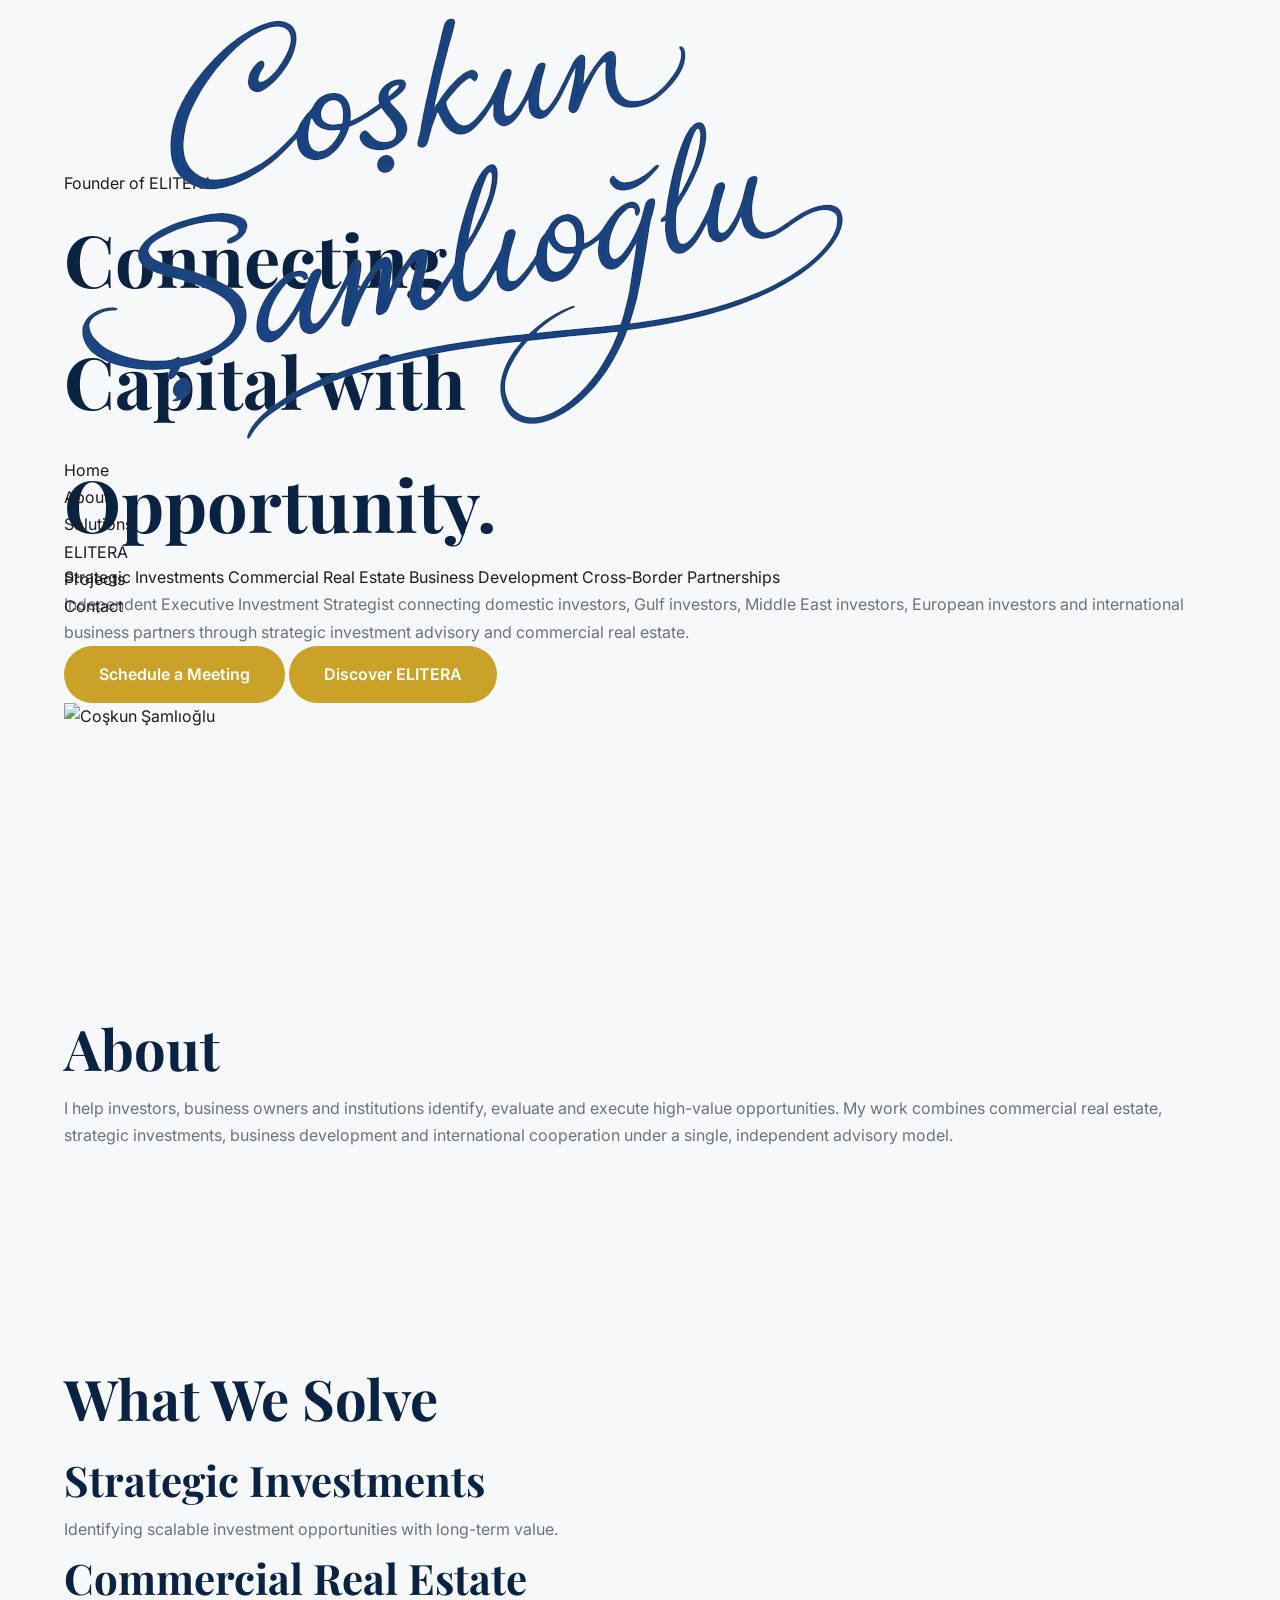
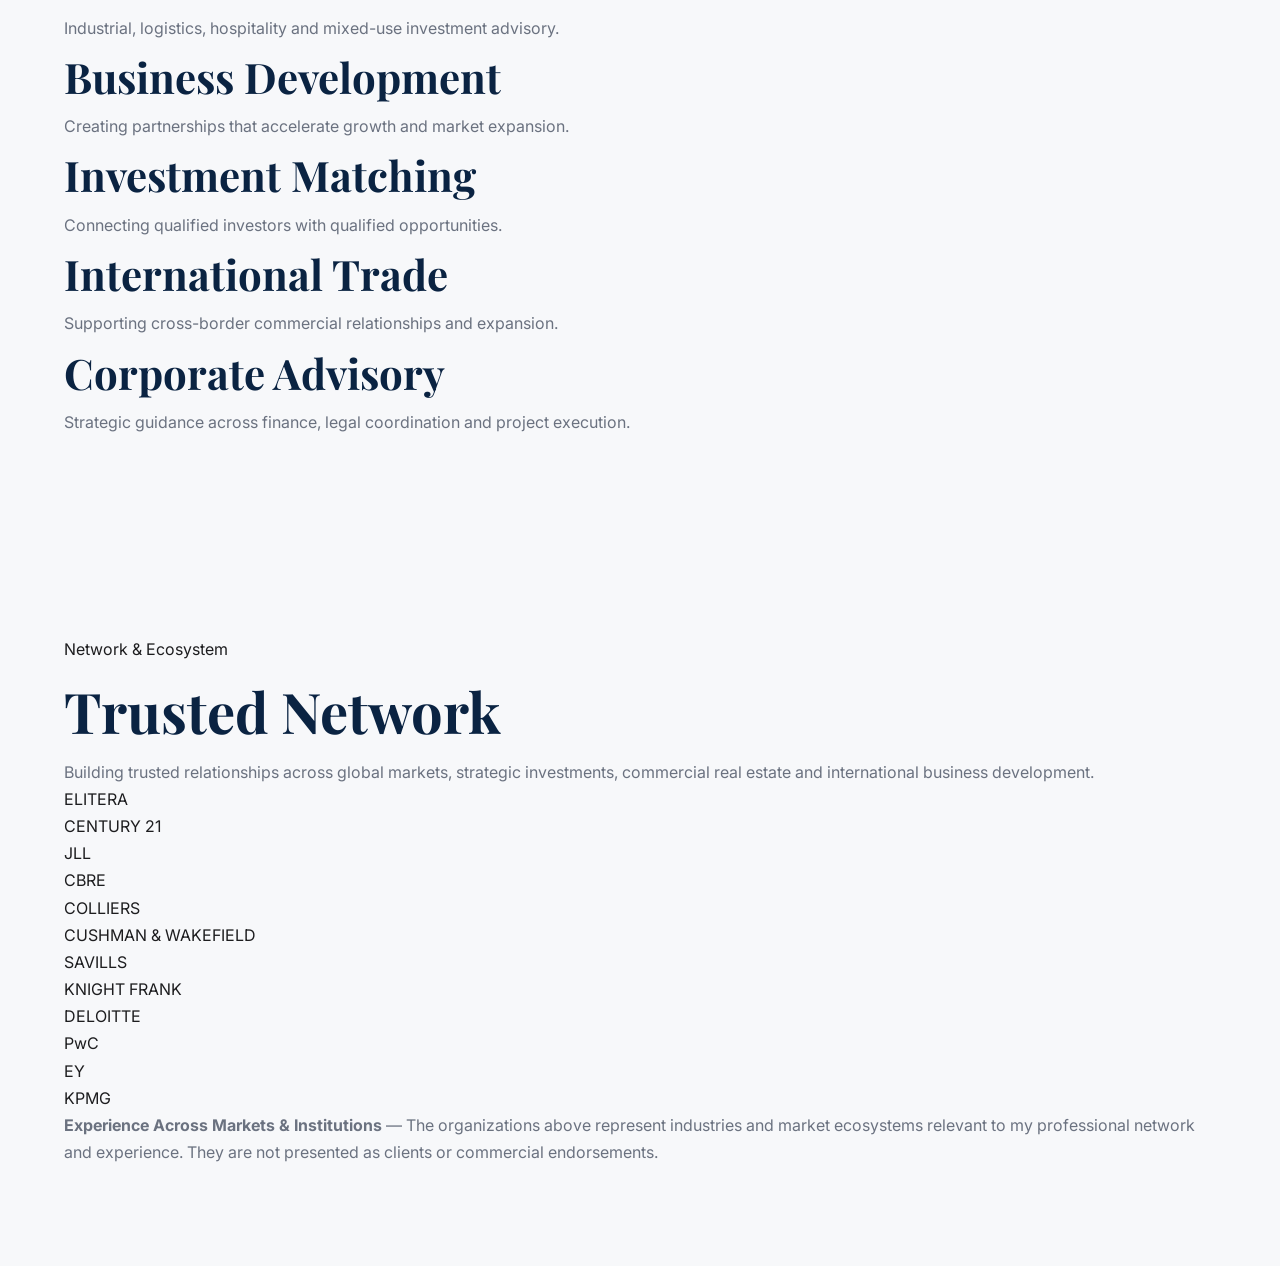
==== index - Kopya.html @ 09c162a8 "v2.1 Trusted Network SVG Infrastructure" ====
<!DOCTYPE html>
<html lang="en">
<head>
<meta charset="UTF-8">
<meta name="viewport" content="width=device-width, initial-scale=1.0">
<title>Coşkun Şamlıoğlu | Executive Investment Strategist</title>
<link rel="preconnect" href="https://fonts.googleapis.com">
<link rel="preconnect" href="https://fonts.gstatic.com" crossorigin>
<link href="https://fonts.googleapis.com/css2?family=Inter:wght@300;400;500;600;700&family=Playfair+Display:wght@600;700&display=swap" rel="stylesheet">
<link rel="stylesheet" href="assets/css/reset.css">
<link rel="stylesheet" href="assets/css/variables.css">
<link rel="stylesheet" href="assets/css/typography.css">
<link rel="stylesheet" href="assets/css/layout.css">
<link rel="stylesheet" href="assets/css/components.css">
<link rel="stylesheet" href="assets/css/style.css">
<link rel="stylesheet" href="assets/css/responsive.css">
<link rel="stylesheet" href="assets/css/animations.css">
</head>
<body>

<header>
<div class="container navbar">
<a class="logo" href="#home">
<img src="assets/images/logos/coskun-signature.png" alt="Coşkun Şamlıoğlu">
</a>

<nav>
<ul class="menu">
<li><a href="#home">Home</a></li>
<li><a href="#about">About</a></li>
<li><a href="#solutions">Solutions</a></li>
<li><a href="#elitera">ELITERA</a></li>
<li><a href="#projects">Projects</a></li>
<li><a href="#contact">Contact</a></li>
</ul>
</nav>
</div>
</header>

<main>

<section class="hero" id="home">
<div class="container hero-content">

<div class="hero-left">
<span class="hero-tag">Founder of ELITERA</span>

<h1>Connecting<br>Capital with<br>Opportunity.</h1>

<div class="hero-services">
<span>Strategic Investments</span>
<span>Commercial Real Estate</span>
<span>Business Development</span>
<span>Cross‑Border Partnerships</span>
</div>

<p>
Independent Executive Investment Strategist connecting domestic investors,
Gulf investors, Middle East investors, European investors and international
business partners through strategic investment advisory and commercial real estate.
</p>

<a class="btn" href="#contact">Schedule a Meeting</a>
<a class="btn btn-outline" href="#elitera">Discover ELITERA</a>

</div>

<div class="hero-right">
<div class="hero-image">
<img src="assets/images/profile/coskun-samlioglu.png" alt="Coşkun Şamlıoğlu">
</div>
</div>

</div>
</section>

<section id="about" class="section">
<div class="container">
<h2>About</h2>
<p>
I help investors, business owners and institutions identify, evaluate and execute
high-value opportunities. My work combines commercial real estate, strategic
investments, business development and international cooperation under a single,
independent advisory model.
</p>
</div>
</section>

<section id="solutions" class="section">
<div class="container">
<h2>What We Solve</h2>

<div class="solutions-grid">

<article class="solution-card">
<h3>Strategic Investments</h3>
<p>Identifying scalable investment opportunities with long-term value.</p>
</article>

<article class="solution-card">
<h3>Commercial Real Estate</h3>
<p>Industrial, logistics, hospitality and mixed-use investment advisory.</p>
</article>

<article class="solution-card">
<h3>Business Development</h3>
<p>Creating partnerships that accelerate growth and market expansion.</p>
</article>

<article class="solution-card">
<h3>Investment Matching</h3>
<p>Connecting qualified investors with qualified opportunities.</p>
</article>

<article class="solution-card">
<h3>International Trade</h3>
<p>Supporting cross-border commercial relationships and expansion.</p>
</article>

<article class="solution-card">
<h3>Corporate Advisory</h3>
<p>Strategic guidance across finance, legal coordination and project execution.</p>
</article>

</div>
</div>
</section>


<section id="network" class="section network-section">
<div class="container">
<div class="section-intro">
<span class="hero-tag">Network &amp; Ecosystem</span>
<h2>Trusted Network</h2>
<p>Building trusted relationships across global markets, strategic investments, commercial real estate and international business development.</p>
</div>
<div class="logo-grid">
<div class="logo-card">ELITERA</div>
<div class="logo-card">CENTURY 21</div>
<div class="logo-card">JLL</div>
<div class="logo-card">CBRE</div>
<div class="logo-card">COLLIERS</div>
<div class="logo-card">CUSHMAN &amp; WAKEFIELD</div>
<div class="logo-card">SAVILLS</div>
<div class="logo-card">KNIGHT FRANK</div>
<div class="logo-card">DELOITTE</div>
<div class="logo-card">PwC</div>
<div class="logo-card">EY</div>
<div class="logo-card">KPMG</div>
</div>
<div class="network-note">
<p><strong>Experience Across Markets &amp; Institutions</strong> — The organizations above represent industries and market ecosystems relevant to my professional network and experience. They are not presented as clients or commercial endorsements.</p>
</div>
</div>
</section>


</main>

<script src="assets/js/app.js"></script>
</body>
</html>
---- assets/css/variables.css ----
/*
=========================================================
ELITERA Executive Portfolio
Version : v0.3
Design System
Author  : Coşkun Şamlıoğlu & OpenAI
=========================================================
*/

:root{

    /*==================================================
    COLORS
    ==================================================*/

    --primary:#0A2342;
    --primary-light:#14345E;

    --gold:#C9A227;
    --gold-light:#D8B547;

    --white:#FFFFFF;

    --background:#F7F8FA;

    --text:#1D1D1F;
    --text-light:#6B7280;

    --border:#E5E7EB;

    /*==================================================
    TYPOGRAPHY
    ==================================================*/

    --font-title:"Playfair Display",serif;
    --font-body:"Inter",sans-serif;

    --fs-12:12px;
    --fs-14:14px;
    --fs-16:16px;
    --fs-18:18px;
    --fs-20:20px;
    --fs-24:24px;
    --fs-32:32px;
    --fs-42:42px;
    --fs-56:56px;
    --fs-72:72px;

    /*==================================================
    FONT WEIGHT
    ==================================================*/

    --fw300:300;
    --fw400:400;
    --fw500:500;
    --fw600:600;
    --fw700:700;

    /*==================================================
    SPACING
    ==================================================*/

    --space-5:5px;
    --space-10:10px;
    --space-15:15px;
    --space-20:20px;
    --space-30:30px;
    --space-40:40px;
    --space-50:50px;
    --space-60:60px;
    --space-80:80px;
    --space-100:100px;
    --space-120:120px;

    /*==================================================
    RADIUS
    ==================================================*/

    --radius-sm:6px;
    --radius-md:10px;
    --radius-lg:18px;
    --radius-xl:30px;

    /*==================================================
    SHADOW
    ==================================================*/

    --shadow-sm:0 2px 10px rgba(0,0,0,.08);

    --shadow-md:0 10px 30px rgba(0,0,0,.12);

    --shadow-lg:0 20px 50px rgba(0,0,0,.18);

    /*==================================================
    TRANSITION
    ==================================================*/

    --transition:.35s ease;

    /*==================================================
    CONTAINER
    ==================================================*/

    --container:1280px;

}
---- assets/css/typography.css ----
/*
=========================================================
Typography
=========================================================
*/

body{

    font-family:var(--font-body);

    font-size:var(--fs-16);

    color:var(--text);

    background:var(--background);

    line-height:1.7;

}

h1,h2,h3,h4,h5,h6{

    font-family:var(--font-title);

    font-weight:700;

    color:var(--primary);

}

h1{

    font-size:var(--fs-72);

}

h2{

    font-size:var(--fs-56);

}

h3{

    font-size:var(--fs-42);

}

p{

    color:var(--text-light);

}
---- assets/css/layout.css ----
/*
=========================================================
ELITERA Executive Portfolio
Layout System
Version : v0.3
=========================================================
*/

/* ===========================
   CONTAINER
=========================== */

.container{

    width:min(1280px,90%);
    margin-inline:auto;

}

/* ===========================
   SECTIONS
=========================== */

section{

    position:relative;
    padding:100px 0;

}

/* ===========================
   FLEX
=========================== */

.flex{

    display:flex;

}

.flex-center{

    display:flex;

    align-items:center;

    justify-content:center;

}

.flex-between{

    display:flex;

    align-items:center;

    justify-content:space-between;

}

/* ===========================
   GRID
=========================== */

.grid{

    display:grid;

}

.grid-2{

    display:grid;

    grid-template-columns:repeat(2,1fr);

    gap:60px;

}

.grid-3{

    display:grid;

    grid-template-columns:repeat(3,1fr);

    gap:40px;

}

/* ===========================
   HEADER
=========================== */

header{

    position:fixed;

    top:0;

    left:0;

    width:100%;

    z-index:999;

}

/* ===========================
   MAIN
=========================== */

main{

    overflow:hidden;

}

/* ===========================
   HERO
=========================== */

.hero{

    min-height:100vh;

    display:flex;

    align-items:center;

}
---- assets/css/components.css ----
/*
=========================================================
Components
=========================================================
*/

.btn{

    display:inline-flex;

    align-items:center;

    justify-content:center;

    padding:15px 35px;

    background:var(--gold);

    color:white;

    border-radius:50px;

    transition:var(--transition);

    font-weight:600;

}

.btn:hover{

    transform:translateY(-3px);

    box-shadow:var(--shadow-md);

}
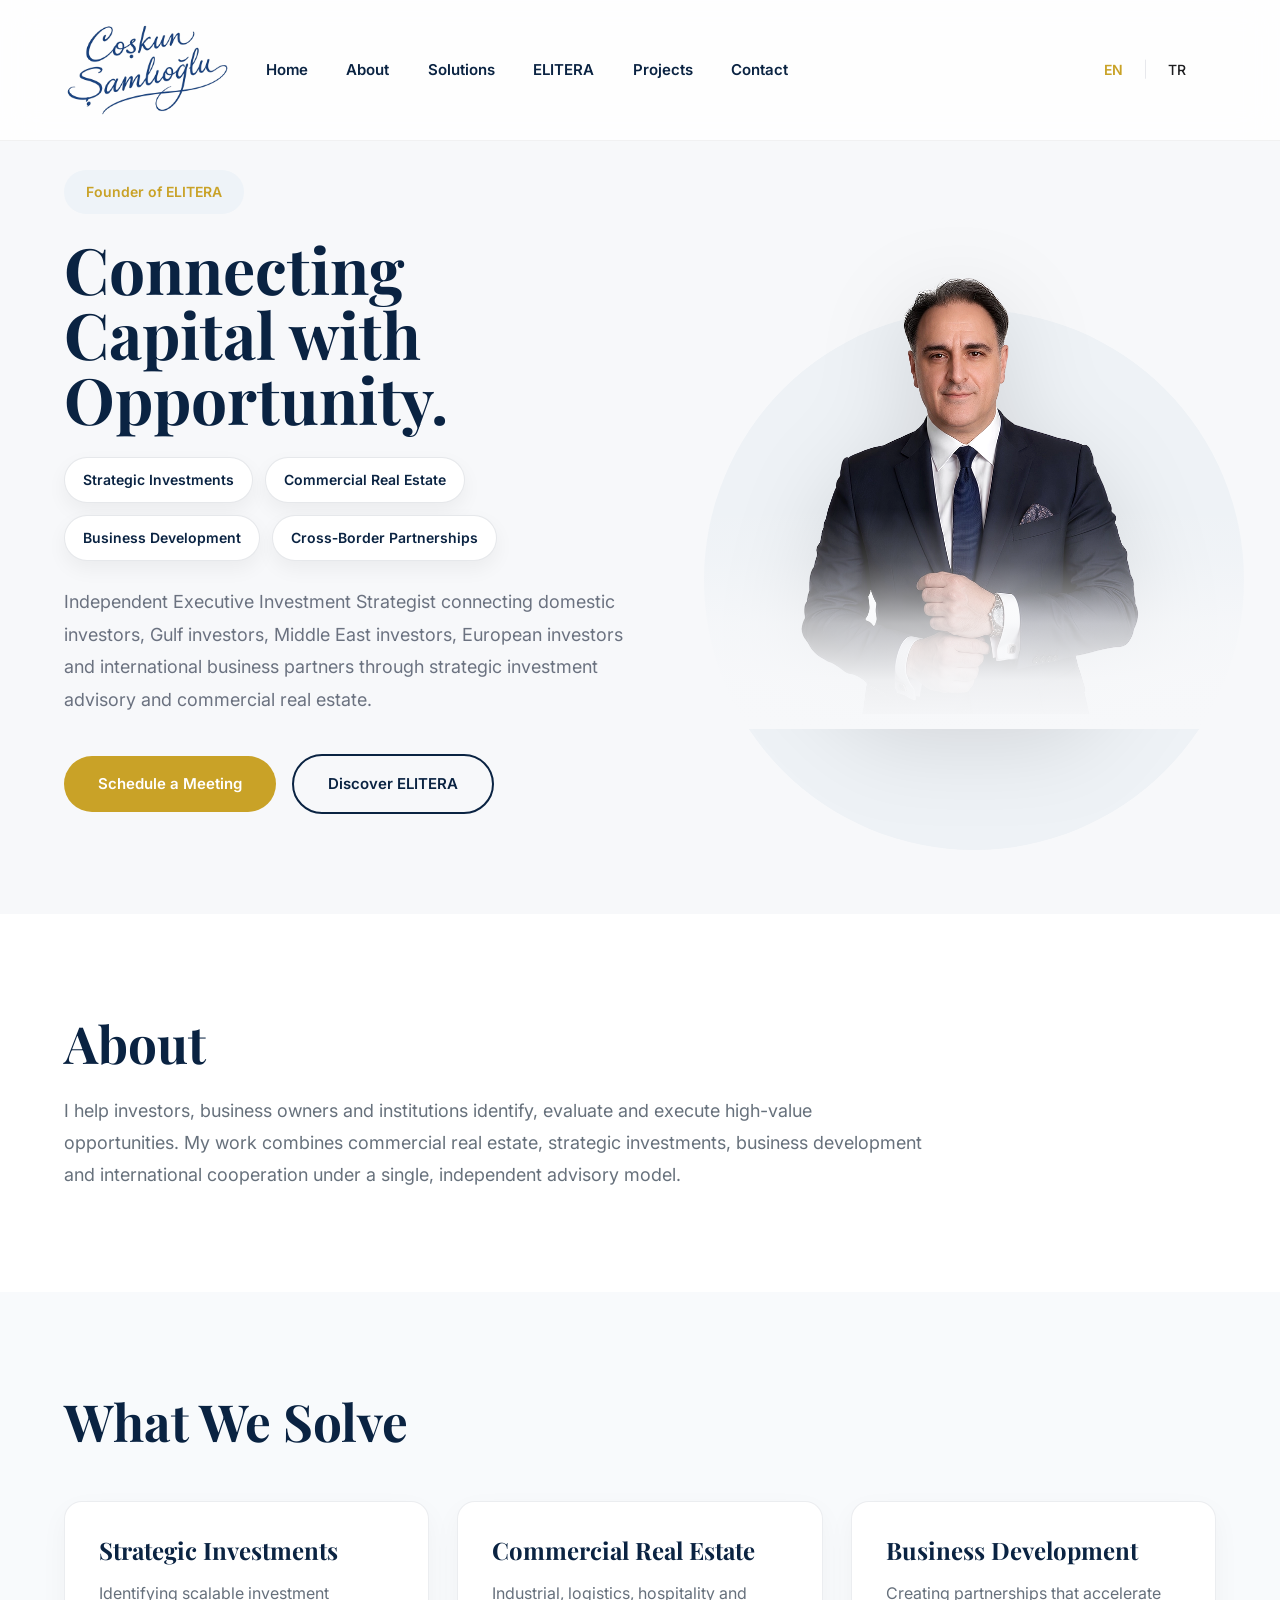
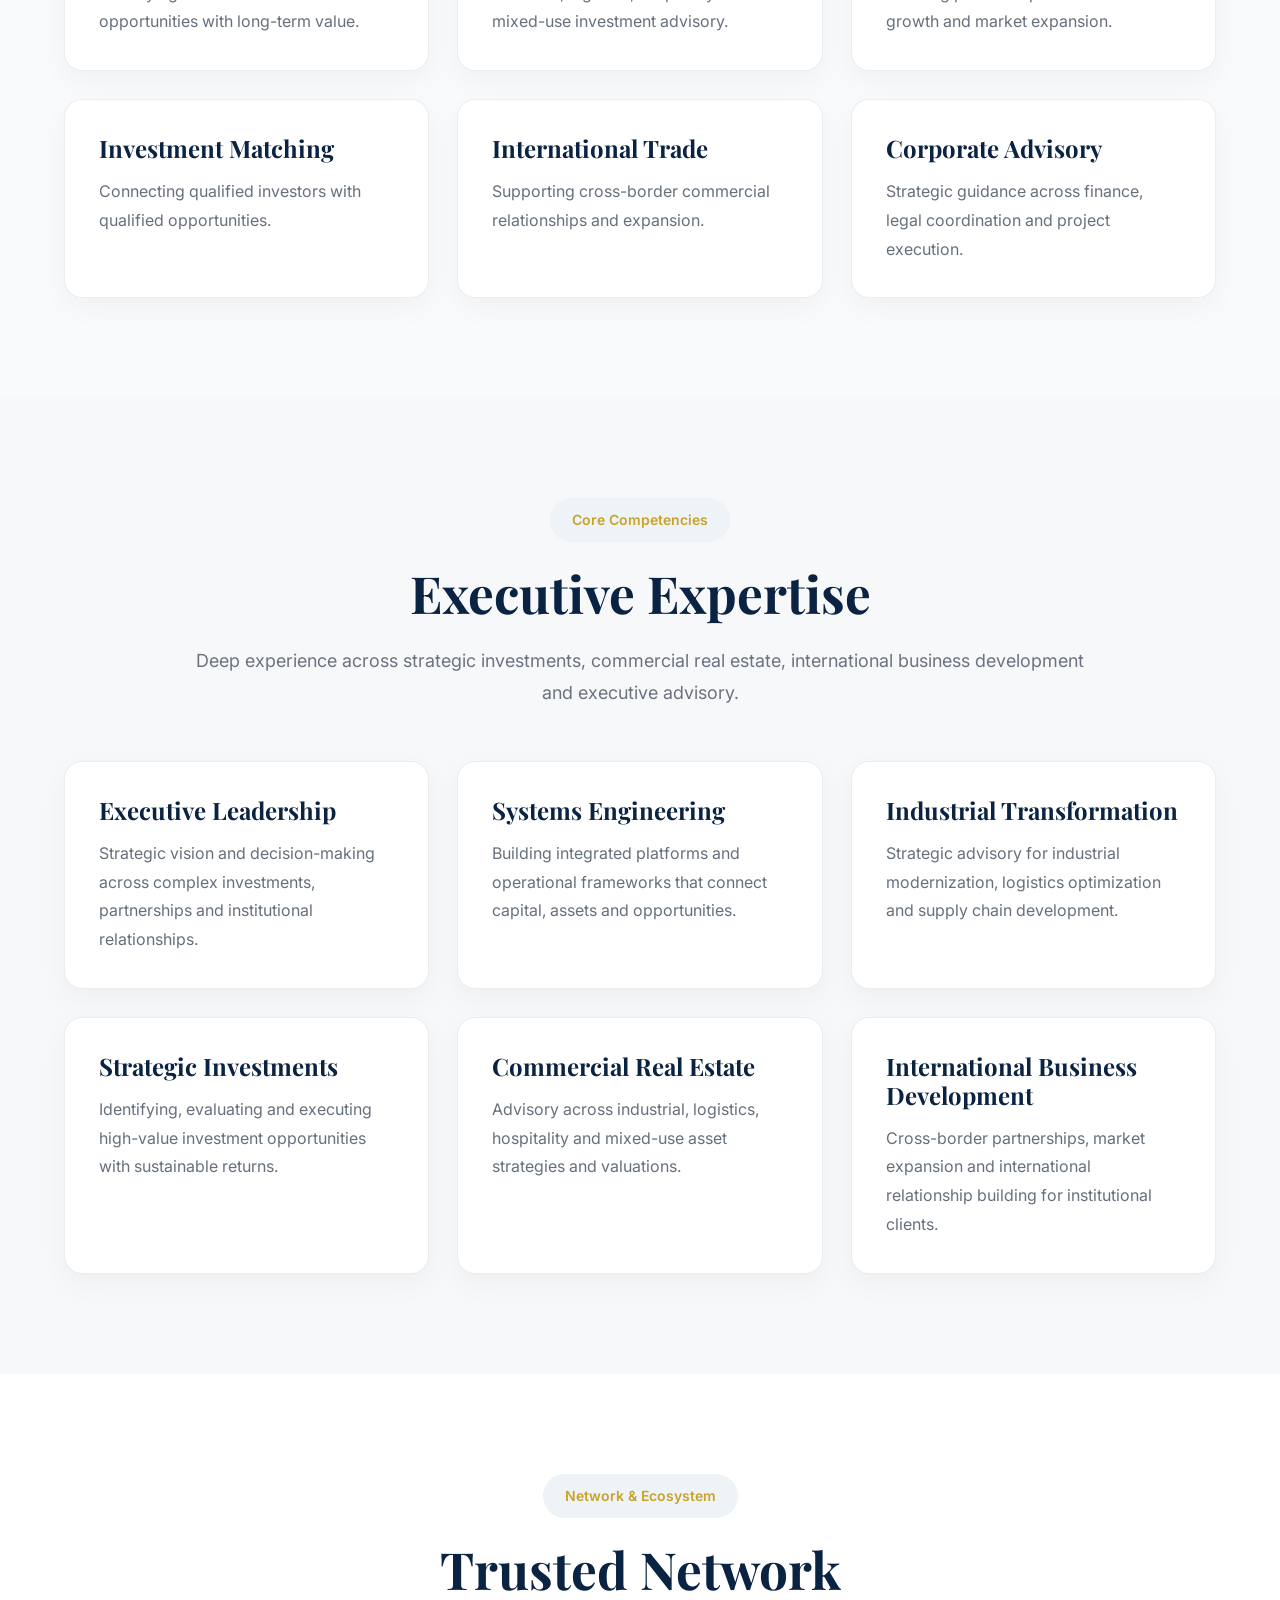
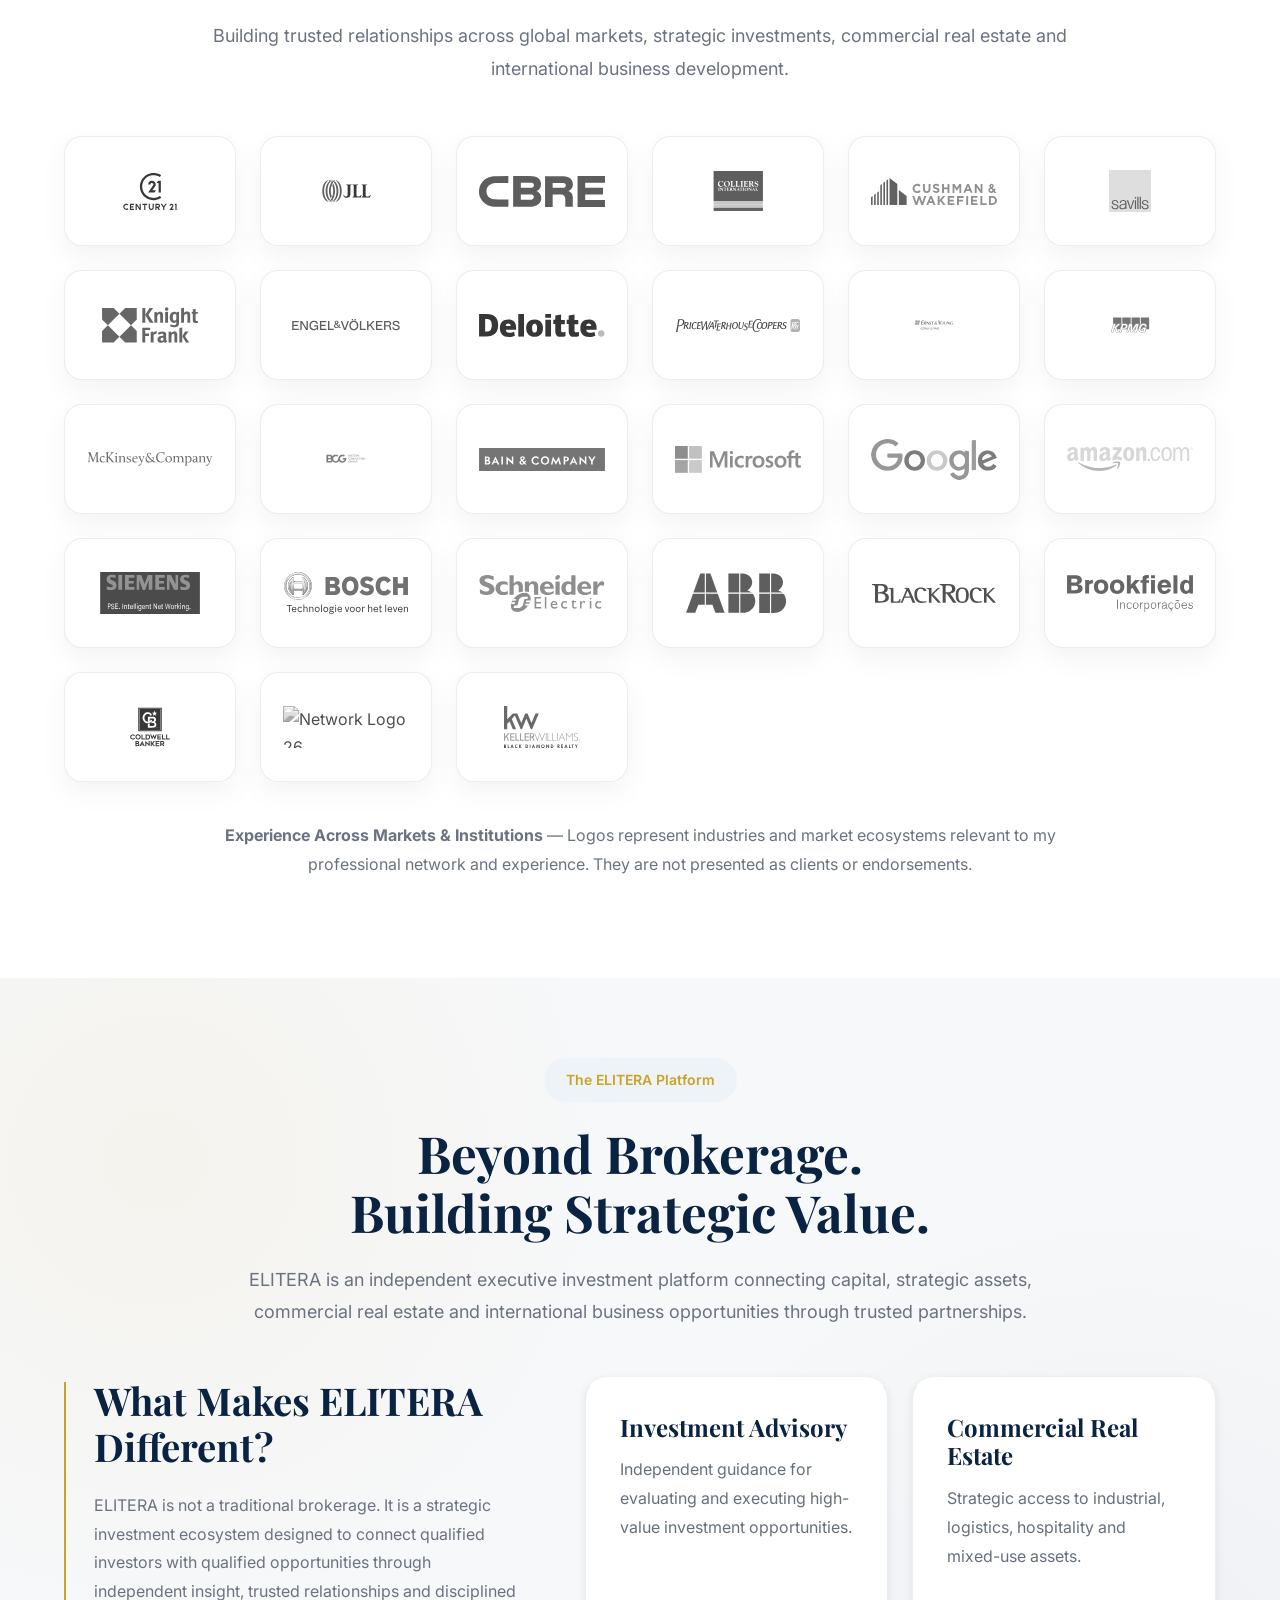
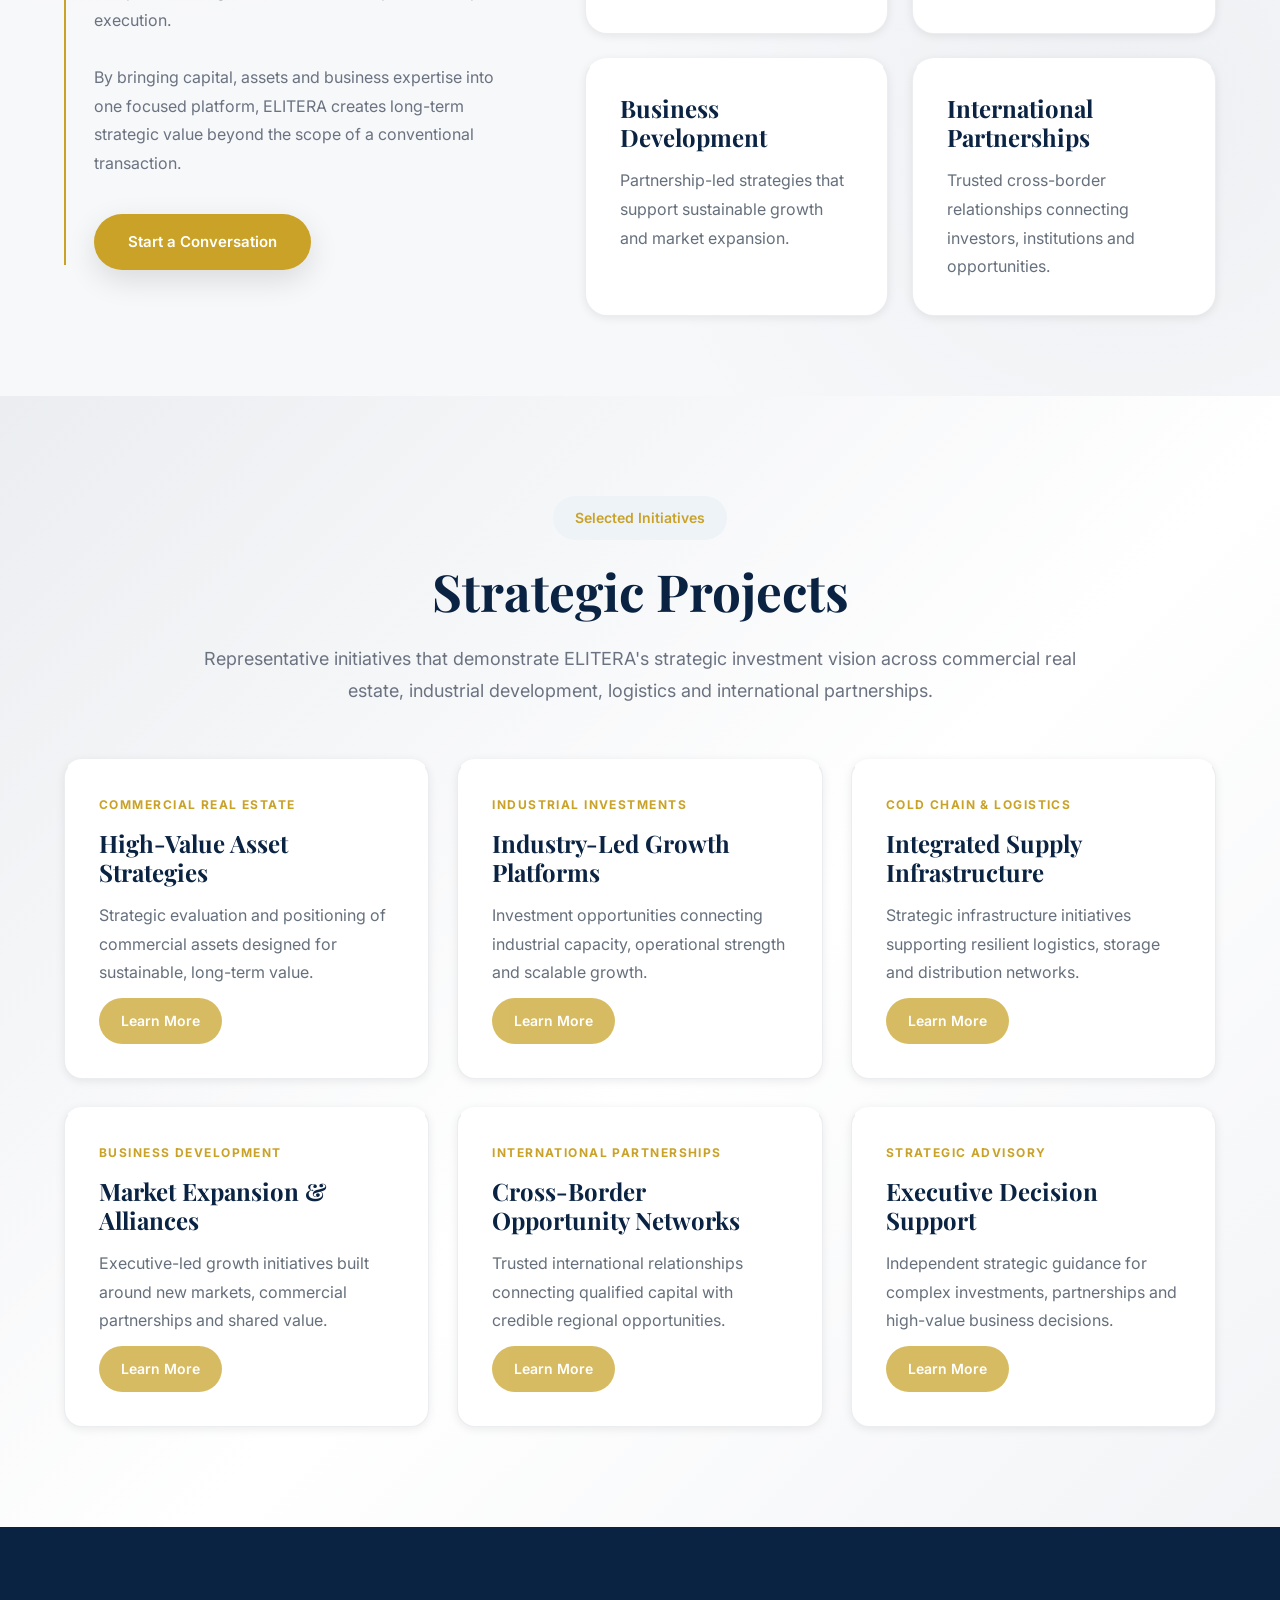
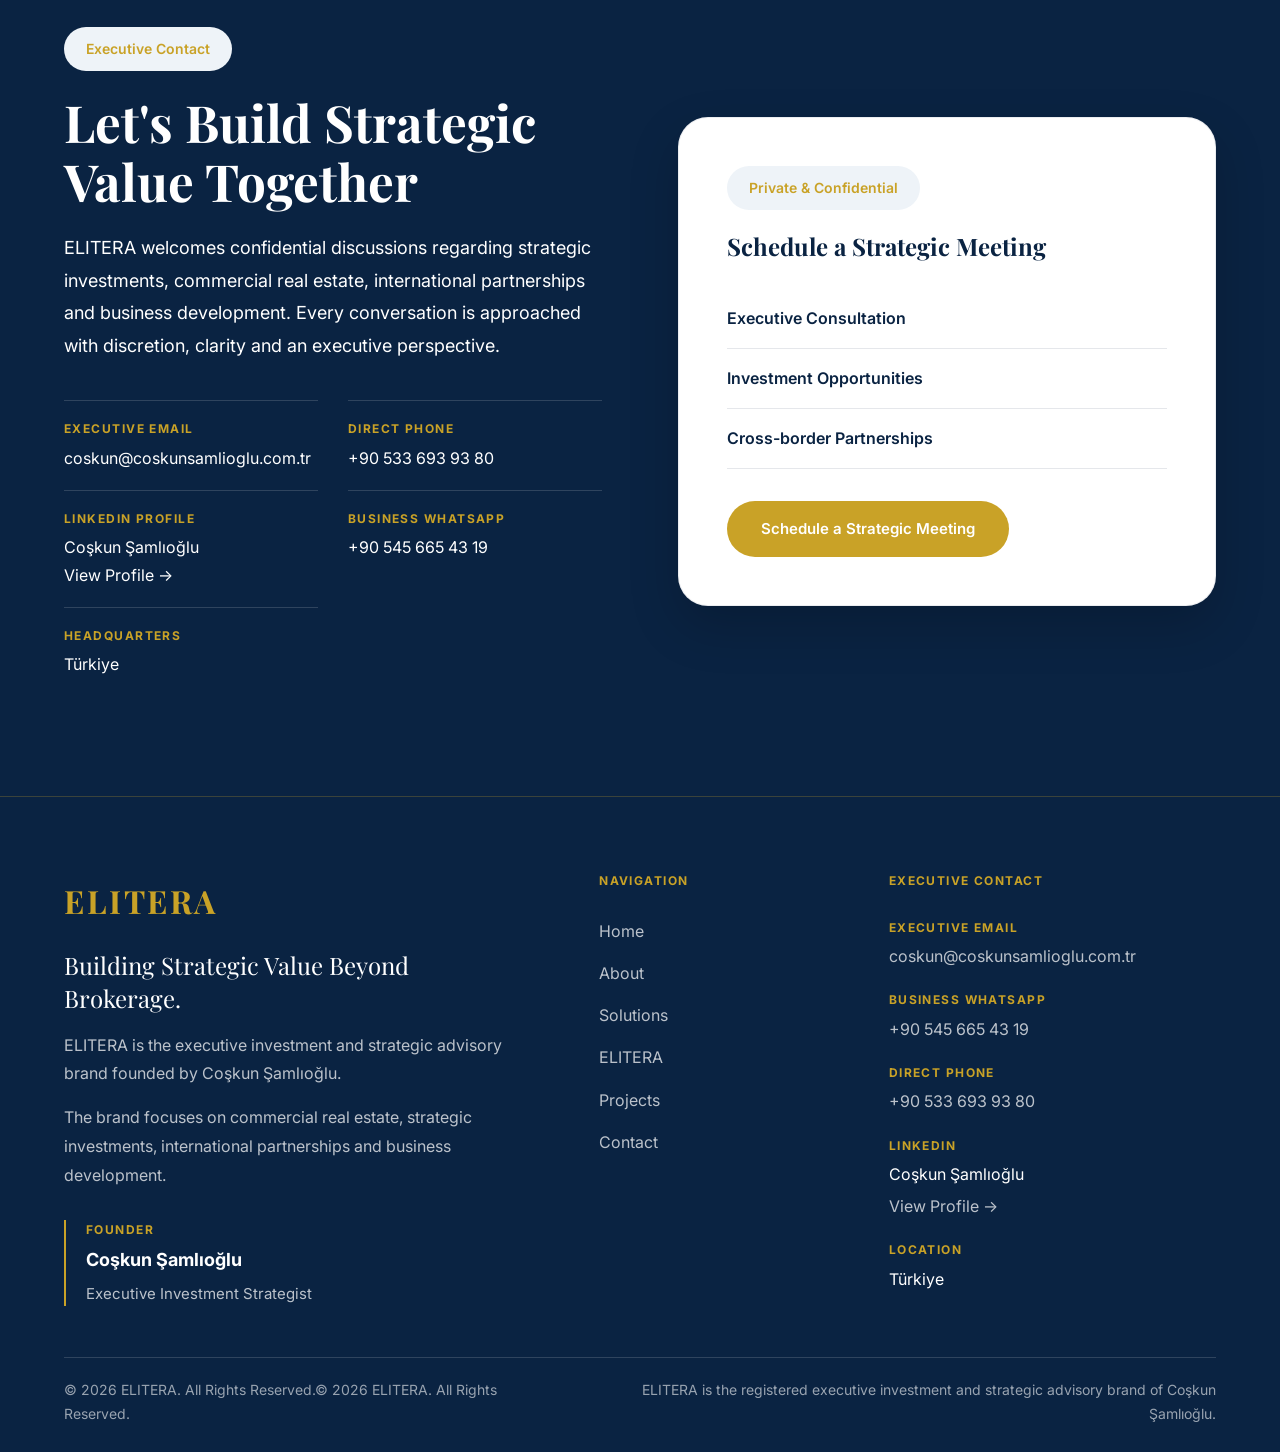
==== commit 6c05dd18: "v1.0 Before Brand Artwork Integration" ====
--- a/index - Kopya.html
+++ b/index - Kopya.html
@@ -1,9 +1,24 @@
 <!DOCTYPE html>
-<html lang="en">
+<html lang="en" dir="ltr">
 <head>
 <meta charset="UTF-8">
 <meta name="viewport" content="width=device-width, initial-scale=1.0">
-<title>Coşkun Şamlıoğlu | Executive Investment Strategist</title>
+<meta name="description" content="ELITERA Executive Investment Platform. Strategic investment advisory, commercial real estate, and international business development by Coşkun Şamlıoğlu.">
+<meta name="keywords" content="executive investment, strategic advisory, commercial real estate, business development, international partnerships">
+<meta name="author" content="Coşkun Şamlıoğlu">
+<meta name="robots" content="index, follow">
+<link rel="canonical" href="https://coskunsamlioglu.com.tr/">
+<meta property="og:type" content="website">
+<meta property="og:title" content="Coşkun Şamlıoğlu | Executive Investment Strategist">
+<meta property="og:description" content="ELITERA Executive Investment Platform. Strategic investment advisory, commercial real estate, and international business development.">
+<meta property="og:url" content="https://coskunsamlioglu.com.tr/">
+<meta property="og:image" content="https://coskunsamlioglu.com.tr/assets/images/og-image.png">
+<meta property="og:site_name" content="ELITERA">
+<meta name="twitter:card" content="summary_large_image">
+<meta name="twitter:title" content="Coşkun Şamlıoğlu | Executive Investment Strategist">
+<meta name="twitter:description" content="ELITERA Executive Investment Platform. Strategic investment advisory, commercial real estate, and international business development.">
+<meta name="twitter:image" content="https://coskunsamlioglu.com.tr/assets/images/og-image.png">
+<link rel="icon" type="image/x-icon" href="assets/images/favicon.ico">
 <link rel="preconnect" href="https://fonts.googleapis.com">
 <link rel="preconnect" href="https://fonts.gstatic.com" crossorigin>
 <link href="https://fonts.googleapis.com/css2?family=Inter:wght@300;400;500;600;700&family=Playfair+Display:wght@600;700&display=swap" rel="stylesheet">
@@ -15,6 +30,54 @@
 <link rel="stylesheet" href="assets/css/style.css">
 <link rel="stylesheet" href="assets/css/responsive.css">
 <link rel="stylesheet" href="assets/css/animations.css">
+<style>
+.language-switcher {
+    display: flex;
+    gap: var(--space-10);
+    align-items: center;
+    margin-left: auto;
+    margin-right: var(--space-20);
+}
+
+.language-switcher button {
+    background: none;
+    border: none;
+    padding: var(--space-5) var(--space-10);
+    font-size: var(--fs-14);
+    font-weight: var(--fw500);
+    color: var(--text);
+    cursor: pointer;
+    transition: color var(--transition);
+    font-family: var(--font-body);
+}
+
+.language-switcher button:hover,
+.language-switcher button:focus-visible {
+    color: var(--gold);
+    outline: none;
+}
+
+.language-switcher button.active {
+    color: var(--gold);
+    font-weight: var(--fw600);
+}
+
+.language-switcher-separator {
+    color: var(--border);
+    font-weight: var(--fw300);
+}
+
+@media (max-width: 767px) {
+    .language-switcher {
+        margin-right: var(--space-10);
+    }
+
+    .language-switcher button {
+        padding: var(--space-5) var(--space-8);
+        font-size: var(--fs-12);
+    }
+}
+</style>
 </head>
 <body>
 
@@ -26,16 +89,41 @@
 
 <nav>
 <ul class="menu">
-<li><a href="#home">Home</a></li>
-<li><a href="#about">About</a></li>
-<li><a href="#solutions">Solutions</a></li>
-<li><a href="#elitera">ELITERA</a></li>
-<li><a href="#projects">Projects</a></li>
-<li><a href="#contact">Contact</a></li>
+<li><a href="#home" data-i18n="header.home">Home</a></li>
+<li><a href="#about" data-i18n="header.about">About</a></li>
+<li><a href="#solutions" data-i18n="header.solutions">Solutions</a></li>
+<li><a href="#elitera" data-i18n="header.elitera">ELITERA</a></li>
+<li><a href="#projects" data-i18n="header.projects">Projects</a></li>
+<li><a href="#contact" data-i18n="header.contact">Contact</a></li>
 </ul>
 </nav>
+
+<div class="language-switcher" role="group" aria-label="Language selection">
+<button class="language-btn active" data-lang="en" aria-label="Switch to English">EN</button>
+<span class="language-switcher-separator" aria-hidden="true">|</span>
+<button class="language-btn" data-lang="tr" aria-label="Türkçeye geç">TR</button>
+</div>
+
+<button class="menu-toggle" aria-label="Toggle navigation menu" aria-expanded="false">
+<span></span>
+<span></span>
+<span></span>
+</button>
 </div>
 </header>
+
+<div class="menu-overlay"></div>
+
+<nav class="mobile-menu" aria-label="Mobile navigation">
+<ul>
+<li><a href="#home" data-i18n="header.home">Home</a></li>
+<li><a href="#about" data-i18n="header.about">About</a></li>
+<li><a href="#solutions" data-i18n="header.solutions">Solutions</a></li>
+<li><a href="#elitera" data-i18n="header.elitera">ELITERA</a></li>
+<li><a href="#projects" data-i18n="header.projects">Projects</a></li>
+<li><a href="#contact" data-i18n="header.contact">Contact</a></li>
+</ul>
+</nav>
 
 <main>
 
@@ -43,32 +131,34 @@
 <div class="container hero-content">
 
 <div class="hero-left">
-<span class="hero-tag">Founder of ELITERA</span>
-
-<h1>Connecting<br>Capital with<br>Opportunity.</h1>
+<span class="hero-tag" data-i18n="hero.tag">Founder of ELITERA</span>
+
+<h1 data-i18n-html="hero.title">Connecting<br>Capital with<br>Opportunity.</h1>
 
 <div class="hero-services">
-<span>Strategic Investments</span>
-<span>Commercial Real Estate</span>
-<span>Business Development</span>
-<span>Cross‑Border Partnerships</span>
-</div>
-
-<p>
+<span data-i18n="hero.service1">Strategic Investments</span>
+<span data-i18n="hero.service2">Commercial Real Estate</span>
+<span data-i18n="hero.service3">Business Development</span>
+<span data-i18n="hero.service4">Cross‑Border Partnerships</span>
+</div>
+
+<p data-i18n="hero.description">
 Independent Executive Investment Strategist connecting domestic investors,
 Gulf investors, Middle East investors, European investors and international
 business partners through strategic investment advisory and commercial real estate.
 </p>
 
-<a class="btn" href="#contact">Schedule a Meeting</a>
-<a class="btn btn-outline" href="#elitera">Discover ELITERA</a>
+<a class="btn" href="#contact" data-i18n="hero.cta1">Schedule a Meeting</a>
+<a class="btn btn-outline" href="#elitera" data-i18n="hero.cta2">Discover ELITERA</a>
 
 </div>
 
 <div class="hero-right">
-<div class="hero-image">
-<img src="assets/images/profile/coskun-samlioglu.png" alt="Coşkun Şamlıoğlu">
-</div>
+    <div class="hero-image">
+        <img
+            src="assets/images/profile/coskun-samlioglu.webp"
+            alt="Coşkun Şamlıoğlu">
+    </div>
 </div>
 
 </div>
@@ -76,8 +166,8 @@
 
 <section id="about" class="section">
 <div class="container">
-<h2>About</h2>
-<p>
+<h2 data-i18n="about.heading">About</h2>
+<p data-i18n="about.description">
 I help investors, business owners and institutions identify, evaluate and execute
 high-value opportunities. My work combines commercial real estate, strategic
 investments, business development and international cooperation under a single,
@@ -88,75 +178,385 @@
 
 <section id="solutions" class="section">
 <div class="container">
-<h2>What We Solve</h2>
+<h2 data-i18n="solutions.heading">What We Solve</h2>
 
 <div class="solutions-grid">
 
 <article class="solution-card">
-<h3>Strategic Investments</h3>
-<p>Identifying scalable investment opportunities with long-term value.</p>
-</article>
-
-<article class="solution-card">
-<h3>Commercial Real Estate</h3>
-<p>Industrial, logistics, hospitality and mixed-use investment advisory.</p>
-</article>
-
-<article class="solution-card">
-<h3>Business Development</h3>
-<p>Creating partnerships that accelerate growth and market expansion.</p>
-</article>
-
-<article class="solution-card">
-<h3>Investment Matching</h3>
-<p>Connecting qualified investors with qualified opportunities.</p>
-</article>
-
-<article class="solution-card">
-<h3>International Trade</h3>
-<p>Supporting cross-border commercial relationships and expansion.</p>
-</article>
-
-<article class="solution-card">
-<h3>Corporate Advisory</h3>
-<p>Strategic guidance across finance, legal coordination and project execution.</p>
-</article>
-
-</div>
-</div>
-</section>
-
-
-<section id="network" class="section network-section">
+<h3 data-i18n="solutions.card1.title">Strategic Investments</h3>
+<p data-i18n="solutions.card1.description">Identifying scalable investment opportunities with long-term value.</p>
+</article>
+
+<article class="solution-card">
+<h3 data-i18n="solutions.card2.title">Commercial Real Estate</h3>
+<p data-i18n="solutions.card2.description">Industrial, logistics, hospitality and mixed-use investment advisory.</p>
+</article>
+
+<article class="solution-card">
+<h3 data-i18n="solutions.card3.title">Business Development</h3>
+<p data-i18n="solutions.card3.description">Creating partnerships that accelerate growth and market expansion.</p>
+</article>
+
+<article class="solution-card">
+<h3 data-i18n="solutions.card4.title">Investment Matching</h3>
+<p data-i18n="solutions.card4.description">Connecting qualified investors with qualified opportunities.</p>
+</article>
+
+<article class="solution-card">
+<h3 data-i18n="solutions.card5.title">International Trade</h3>
+<p data-i18n="solutions.card5.description">Supporting cross-border commercial relationships and expansion.</p>
+</article>
+
+<article class="solution-card">
+<h3 data-i18n="solutions.card6.title">Corporate Advisory</h3>
+<p data-i18n="solutions.card6.description">Strategic guidance across finance, legal coordination and project execution.</p>
+</article>
+
+</div>
+</div>
+</section>
+
+<section id="expertise" class="section">
 <div class="container">
 <div class="section-intro">
-<span class="hero-tag">Network &amp; Ecosystem</span>
-<h2>Trusted Network</h2>
-<p>Building trusted relationships across global markets, strategic investments, commercial real estate and international business development.</p>
-</div>
-<div class="logo-grid">
-<div class="logo-card">ELITERA</div>
-<div class="logo-card">CENTURY 21</div>
-<div class="logo-card">JLL</div>
-<div class="logo-card">CBRE</div>
-<div class="logo-card">COLLIERS</div>
-<div class="logo-card">CUSHMAN &amp; WAKEFIELD</div>
-<div class="logo-card">SAVILLS</div>
-<div class="logo-card">KNIGHT FRANK</div>
-<div class="logo-card">DELOITTE</div>
-<div class="logo-card">PwC</div>
-<div class="logo-card">EY</div>
-<div class="logo-card">KPMG</div>
-</div>
-<div class="network-note">
-<p><strong>Experience Across Markets &amp; Institutions</strong> — The organizations above represent industries and market ecosystems relevant to my professional network and experience. They are not presented as clients or commercial endorsements.</p>
-</div>
-</div>
-</section>
-
+<span class="hero-tag" data-i18n="expertise.tag">Core Competencies</span>
+<h2 data-i18n="expertise.heading">Executive Expertise</h2>
+<p data-i18n="expertise.description">Deep experience across strategic investments, commercial real estate, international business development and executive advisory.</p>
+</div>
+
+<div class="solutions-grid">
+
+<article class="solution-card">
+<h3 data-i18n="expertise.card1.title">Executive Leadership</h3>
+<p data-i18n="expertise.card1.description">Strategic vision and decision-making across complex investments, partnerships and institutional relationships.</p>
+</article>
+
+<article class="solution-card">
+<h3 data-i18n="expertise.card2.title">Systems Engineering</h3>
+<p data-i18n="expertise.card2.description">Building integrated platforms and operational frameworks that connect capital, assets and opportunities.</p>
+</article>
+
+<article class="solution-card">
+<h3 data-i18n="expertise.card3.title">Industrial Transformation</h3>
+<p data-i18n="expertise.card3.description">Strategic advisory for industrial modernization, logistics optimization and supply chain development.</p>
+</article>
+
+<article class="solution-card">
+<h3 data-i18n="expertise.card4.title">Strategic Investments</h3>
+<p data-i18n="expertise.card4.description">Identifying, evaluating and executing high-value investment opportunities with sustainable returns.</p>
+</article>
+
+<article class="solution-card">
+<h3 data-i18n="expertise.card5.title">Commercial Real Estate</h3>
+<p data-i18n="expertise.card5.description">Advisory across industrial, logistics, hospitality and mixed-use asset strategies and valuations.</p>
+</article>
+
+<article class="solution-card">
+<h3 data-i18n="expertise.card6.title">International Business Development</h3>
+<p data-i18n="expertise.card6.description">Cross-border partnerships, market expansion and international relationship building for institutional clients.</p>
+</article>
+
+</div>
+</div>
+</section>
+
+<section id="network" class="section network-section"><div class="container"><div class="section-intro"><span class="hero-tag" data-i18n="network.tag">Network &amp; Ecosystem</span><h2 data-i18n="network.heading">Trusted Network</h2><p data-i18n="network.description">Building trusted relationships across global markets, strategic investments, commercial real estate and international business development.</p></div><div class="logo-grid"><div class="logo-card"><img src="assets/images/network/01.svg" alt="Network Logo 1" loading="lazy"></div><div class="logo-card"><img src="assets/images/network/02.svg" alt="Network Logo 2" loading="lazy"></div><div class="logo-card"><img src="assets/images/network/03.svg" alt="Network Logo 3" loading="lazy"></div><div class="logo-card"><img src="assets/images/network/04.svg" alt="Network Logo 4" loading="lazy"></div><div class="logo-card"><img src="assets/images/network/05.svg" alt="Network Logo 5" loading="lazy"></div><div class="logo-card"><img src="assets/images/network/06.svg" alt="Network Logo 6" loading="lazy"></div><div class="logo-card"><img src="assets/images/network/07.svg" alt="Network Logo 7" loading="lazy"></div><div class="logo-card"><img src="assets/images/network/08.svg" alt="Network Logo 8" loading="lazy"></div><div class="logo-card"><img src="assets/images/network/09.svg" alt="Network Logo 9" loading="lazy"></div><div class="logo-card"><img src="assets/images/network/10.svg" alt="Network Logo 10" loading="lazy"></div><div class="logo-card"><img src="assets/images/network/11.svg" alt="Network Logo 11" loading="lazy"></div><div class="logo-card"><img src="assets/images/network/12.svg" alt="Network Logo 12" loading="lazy"></div><div class="logo-card"><img src="assets/images/network/13.svg" alt="Network Logo 13" loading="lazy"></div><div class="logo-card"><img src="assets/images/network/14.svg" alt="Network Logo 14" loading="lazy"></div><div class="logo-card"><img src="assets/images/network/15.svg" alt="Network Logo 15" loading="lazy"></div><div class="logo-card"><img src="assets/images/network/16.svg" alt="Network Logo 16" loading="lazy"></div><div class="logo-card"><img src="assets/images/network/17.svg" alt="Network Logo 17" loading="lazy"></div><div class="logo-card"><img src="assets/images/network/18.svg" alt="Network Logo 18" loading="lazy"></div><div class="logo-card"><img src="assets/images/network/19.svg" alt="Network Logo 19" loading="lazy"></div><div class="logo-card"><img src="assets/images/network/20.svg" alt="Network Logo 20" loading="lazy"></div><div class="logo-card"><img src="assets/images/network/21.svg" alt="Network Logo 21" loading="lazy"></div><div class="logo-card"><img src="assets/images/network/22.svg" alt="Network Logo 22" loading="lazy"></div><div class="logo-card"><img src="assets/images/network/23.svg" alt="Network Logo 23" loading="lazy"></div><div class="logo-card"><img src="assets/images/network/24.svg" alt="Network Logo 24" loading="lazy"></div><div class="logo-card"><img src="assets/images/network/25.svg" alt="Network Logo 25" loading="lazy"></div><div class="logo-card"><img src="assets/images/network/26.svg" alt="Network Logo 26" loading="lazy"></div><div class="logo-card"><img src="assets/images/network/27.svg" alt="Network Logo 27" loading="lazy"></div></div><div class="network-note"><p data-i18n-html="network.note"><strong>Experience Across Markets &amp; Institutions</strong> — Logos represent industries and market ecosystems relevant to my professional network and experience. They are not presented as clients or endorsements.</p></div></div></section>
+
+<section id="elitera" class="section elitera-section" aria-labelledby="elitera-title">
+<div class="container">
+
+<div class="section-intro">
+<span class="hero-tag" data-i18n="elitera.tag">The ELITERA Platform</span>
+<h2 id="elitera-title" data-i18n-html="elitera.heading">Beyond Brokerage.<br>Building Strategic Value.</h2>
+<p data-i18n="elitera.description">
+ELITERA is an independent executive investment platform connecting capital,
+strategic assets, commercial real estate and international business opportunities
+through trusted partnerships.
+</p>
+</div>
+
+<div class="elitera-layout">
+
+<div class="elitera-copy">
+<h3 data-i18n="elitera.differenceHeading">What Makes ELITERA Different?</h3>
+<p data-i18n="elitera.differencePara1">
+ELITERA is not a traditional brokerage. It is a strategic investment ecosystem
+designed to connect qualified investors with qualified opportunities through
+independent insight, trusted relationships and disciplined execution.
+</p>
+<p data-i18n="elitera.differencePara2">
+By bringing capital, assets and business expertise into one focused platform,
+ELITERA creates long-term strategic value beyond the scope of a conventional
+transaction.
+</p>
+<a class="btn" href="#contact" data-i18n="elitera.cta">Start a Conversation</a>
+</div>
+
+<div class="elitera-features">
+<article class="solution-card">
+<h3 data-i18n="elitera.feature1.title">Investment Advisory</h3>
+<p data-i18n="elitera.feature1.description">Independent guidance for evaluating and executing high-value investment opportunities.</p>
+</article>
+
+<article class="solution-card">
+<h3 data-i18n="elitera.feature2.title">Commercial Real Estate</h3>
+<p data-i18n="elitera.feature2.description">Strategic access to industrial, logistics, hospitality and mixed-use assets.</p>
+</article>
+
+<article class="solution-card">
+<h3 data-i18n="elitera.feature3.title">Business Development</h3>
+<p data-i18n="elitera.feature3.description">Partnership-led strategies that support sustainable growth and market expansion.</p>
+</article>
+
+<article class="solution-card">
+<h3 data-i18n="elitera.feature4.title">International Partnerships</h3>
+<p data-i18n="elitera.feature4.description">Trusted cross-border relationships connecting investors, institutions and opportunities.</p>
+</article>
+</div>
+
+</div>
+</div>
+</section>
+
+<section id="projects" class="section projects-section" aria-labelledby="projects-title">
+<div class="container">
+
+<div class="section-intro">
+<span class="hero-tag" data-i18n="projects.tag">Selected Initiatives</span>
+<h2 id="projects-title" data-i18n="projects.heading">Strategic Projects</h2>
+<p data-i18n="projects.description">
+Representative initiatives that demonstrate ELITERA's strategic investment vision
+across commercial real estate, industrial development, logistics and international
+partnerships.
+</p>
+</div>
+
+<div class="solutions-grid projects-grid">
+
+<article class="solution-card">
+<span class="project-category" data-i18n="projects.project1.category">Commercial Real Estate</span>
+<h3 data-i18n="projects.project1.title">High-Value Asset Strategies</h3>
+<p data-i18n="projects.project1.description">Strategic evaluation and positioning of commercial assets designed for sustainable, long-term value.</p>
+<button class="btn project-link" type="button" disabled data-i18n="projects.project1.cta">Learn More</button>
+</article>
+
+<article class="solution-card">
+<span class="project-category" data-i18n="projects.project2.category">Industrial Investments</span>
+<h3 data-i18n="projects.project2.title">Industry-Led Growth Platforms</h3>
+<p data-i18n="projects.project2.description">Investment opportunities connecting industrial capacity, operational strength and scalable growth.</p>
+<button class="btn project-link" type="button" disabled data-i18n="projects.project2.cta">Learn More</button>
+</article>
+
+<article class="solution-card">
+<span class="project-category" data-i18n="projects.project3.category">Cold Chain &amp; Logistics</span>
+<h3 data-i18n="projects.project3.title">Integrated Supply Infrastructure</h3>
+<p data-i18n="projects.project3.description">Strategic infrastructure initiatives supporting resilient logistics, storage and distribution networks.</p>
+<button class="btn project-link" type="button" disabled data-i18n="projects.project3.cta">Learn More</button>
+</article>
+
+<article class="solution-card">
+<span class="project-category" data-i18n="projects.project4.category">Business Development</span>
+<h3 data-i18n="projects.project4.title">Market Expansion &amp; Alliances</h3>
+<p data-i18n="projects.project4.description">Executive-led growth initiatives built around new markets, commercial partnerships and shared value.</p>
+<button class="btn project-link" type="button" disabled data-i18n="projects.project4.cta">Learn More</button>
+</article>
+
+<article class="solution-card">
+<span class="project-category" data-i18n="projects.project5.category">International Partnerships</span>
+<h3 data-i18n="projects.project5.title">Cross-Border Opportunity Networks</h3>
+<p data-i18n="projects.project5.description">Trusted international relationships connecting qualified capital with credible regional opportunities.</p>
+<button class="btn project-link" type="button" disabled data-i18n="projects.project5.cta">Learn More</button>
+</article>
+
+<article class="solution-card">
+<span class="project-category" data-i18n="projects.project6.category">Strategic Advisory</span>
+<h3 data-i18n="projects.project6.title">Executive Decision Support</h3>
+<p data-i18n="projects.project6.description">Independent strategic guidance for complex investments, partnerships and high-value business decisions.</p>
+<button class="btn project-link" type="button" disabled data-i18n="projects.project6.cta">Learn More</button>
+</article>
+
+</div>
+</div>
+</section>
+
+<section id="contact" class="section contact-section" aria-labelledby="contact-title">
+<div class="container contact-layout">
+
+<div class="contact-copy">
+<span class="hero-tag" data-i18n="contact.tag">Executive Contact</span>
+<h2 id="contact-title" data-i18n-html="contact.heading">Let's Build Strategic<br>Value Together</h2>
+<p data-i18n="contact.description">
+ELITERA welcomes confidential discussions regarding strategic investments,
+commercial real estate, international partnerships and business development.
+Every conversation is approached with discretion, clarity and an executive perspective.
+</p>
+
+<dl class="contact-details">
+<div>
+<dt data-i18n="contact.emailLabel">Executive Email</dt>
+<dd>
+<a href="mailto:coskun@coskunsamlioglu.com.tr"
+   aria-label="Send an email to ELITERA">
+coskun@coskunsamlioglu.com.tr
+</a>
+</dd>
+</div>
+<div>
+<dt data-i18n="contact.phoneLabel">Direct Phone</dt>
+<dd>
+<a href="tel:+905336939380"
+   aria-label="Call ELITERA at +90 533 693 93 80">
++90 533 693 93 80
+</a>
+</dd>
+</div>
+<div>
+<dt data-i18n="contact.linkedinLabel">LinkedIn Profile</dt>
+<dd>
+<span data-i18n="contact.linkedinName">Coşkun Şamlıoğlu</span><br>
+<a href="https://www.linkedin.com/in/coskunsamlioglu/"
+   target="_blank"
+   rel="noopener noreferrer"
+   aria-label="View Coşkun Şamlıoğlu's LinkedIn profile; opens in a new tab"
+   data-i18n="contact.linkedinCta">
+View Profile →
+</a>
+</dd>
+</div>
+<div>
+<dt data-i18n="contact.whatsappLabel">Business WhatsApp</dt>
+<dd>
+<a href="https://wa.me/905456654319"
+   aria-label="Message ELITERA on WhatsApp at +90 545 665 43 19">
++90 545 665 43 19
+</a>
+</dd>
+</div>
+<div>
+<dt data-i18n="contact.locationLabel">Headquarters</dt>
+<dd data-i18n="contact.location">Türkiye</dd>
+</div>
+</dl>
+</div>
+
+<article class="solution-card contact-card">
+<span class="hero-tag" data-i18n="contact.cardTag">Private &amp; Confidential</span>
+<h3 data-i18n="contact.cardHeading">Schedule a Strategic Meeting</h3>
+<ul class="contact-topics">
+<li data-i18n="contact.cardTopic1">Executive Consultation</li>
+<li data-i18n="contact.cardTopic2">Investment Opportunities</li>
+<li data-i18n="contact.cardTopic3">Cross-border Partnerships</li>
+</ul>
+<a class="btn"
+   href="mailto:coskun@coskunsamlioglu.com.tr"
+   aria-label="Schedule a strategic meeting by email"
+   data-i18n="contact.cardCta">
+Schedule a Strategic Meeting
+</a>
+</article>
+
+</div>
+</section>
 
 </main>
 
+<footer class="site-footer">
+<div class="container">
+
+<div class="footer-grid">
+
+<div class="footer-brand">
+<a class="footer-brand-mark" href="#home" aria-label="ELITERA — return to home" data-i18n="footer.brand">ELITERA</a>
+<p class="footer-tagline" data-i18n="footer.tagline">Building Strategic Value Beyond Brokerage.</p>
+<p class="footer-description" data-i18n="footer.description1">
+ELITERA is the executive investment and strategic advisory brand founded by
+Coşkun Şamlıoğlu.
+</p>
+<p class="footer-description" data-i18n="footer.description2">
+The brand focuses on commercial real estate, strategic investments,
+international partnerships and business development.
+</p>
+
+<div class="footer-founder">
+<span class="footer-label" data-i18n="footer.founderLabel">Founder</span>
+<strong data-i18n="footer.founderName">Coşkun Şamlıoğlu</strong>
+<span data-i18n="footer.founderTitle">Executive Investment Strategist</span>
+</div>
+</div>
+
+<nav class="footer-navigation" aria-label="Footer navigation">
+<h2 class="footer-title" data-i18n="footer.navTitle">Navigation</h2>
+<ul>
+<li><a href="#home" data-i18n="header.home">Home</a></li>
+<li><a href="#about" data-i18n="header.about">About</a></li>
+<li><a href="#solutions" data-i18n="header.solutions">Solutions</a></li>
+<li><a href="#elitera" data-i18n="header.elitera">ELITERA</a></li>
+<li><a href="#projects" data-i18n="header.projects">Projects</a></li>
+<li><a href="#contact" data-i18n="header.contact">Contact</a></li>
+</ul>
+</nav>
+
+<address class="footer-executive-contact">
+<h2 class="footer-title" data-i18n="footer.contactTitle">Executive Contact</h2>
+<dl class="footer-contact">
+<div>
+<dt data-i18n="footer.emailLabel">Executive Email</dt>
+<dd>
+<a href="mailto:coskun@coskunsamlioglu.com.tr"
+   aria-label="Send an email to ELITERA">
+coskun@coskunsamlioglu.com.tr
+</a>
+</dd>
+</div>
+<div>
+<dt data-i18n="footer.whatsappLabel">Business WhatsApp</dt>
+<dd>
+<a href="https://wa.me/905456654319"
+   aria-label="Message ELITERA on WhatsApp at +90 545 665 43 19">
++90 545 665 43 19
+</a>
+</dd>
+</div>
+<div>
+<dt data-i18n="footer.phoneLabel">Direct Phone</dt>
+<dd>
+<a href="tel:+905336939380"
+   aria-label="Call ELITERA at +90 533 693 93 80">
++90 533 693 93 80
+</a>
+</dd>
+</div>
+<div>
+<dt data-i18n="footer.linkedinLabel">LinkedIn</dt>
+<dd>
+<span data-i18n="footer.linkedinName">Coşkun Şamlıoğlu</span>
+<a href="https://www.linkedin.com/in/coskunsamlioglu/"
+   target="_blank"
+   rel="noopener noreferrer"
+   aria-label="View Coşkun Şamlıoğlu's LinkedIn profile; opens in a new tab"
+   data-i18n="footer.linkedinCta">
+View Profile →
+</a>
+</dd>
+</div>
+<div>
+<dt data-i18n="footer.locationLabel">Location</dt>
+<dd data-i18n="footer.location">Türkiye</dd>
+</div>
+</dl>
+</address>
+
+</div>
+
+<div class="footer-bottom">
+<p><span data-i18n="footer.copyright"></span>© 2026 ELITERA. All Rights Reserved.</span></p>
+<p data-i18n="footer.disclaimer">ELITERA is the registered executive investment and strategic advisory brand of Coşkun Şamlıoğlu.</p>
+</div>
+
+</div>
+</footer>
+
+<script src="assets/js/i18n.js"></script>
 <script src="assets/js/app.js"></script>
 </body>
 </html>
--- a/assets/css/components.css
+++ b/assets/css/components.css
@@ -4,32 +4,5 @@
 =========================================================
 */
 
-.btn{
-
-    display:inline-flex;
-
-    align-items:center;
-
-    justify-content:center;
-
-    padding:15px 35px;
-
-    background:var(--gold);
-
-    color:white;
-
-    border-radius:50px;
-
-    transition:var(--transition);
-
-    font-weight:600;
-
-}
-
-.btn:hover{
-
-    transform:translateY(-3px);
-
-    box-shadow:var(--shadow-md);
-
-}+/* Button styles are defined in style.css and responsive.css */
+/* This file is reserved for future component definitions */
--- a/assets/css/style.css
+++ b/assets/css/style.css
@@ -0,0 +1,718 @@
+/*
+=========================================================
+ELITERA Executive Portfolio
+Style.css
+Version : v1.0
+=========================================================
+*/
+
+/* ---------- Base ---------- */
+
+body{
+    background:var(--background);
+    color:var(--text);
+    font-family:var(--font-body);
+    overflow-x:hidden;
+}
+
+a{
+    text-decoration:none;
+    transition:var(--transition);
+}
+
+header{
+    position:fixed;
+    top:0;
+    left:0;
+    width:100%;
+    padding:22px 0;
+    background:rgba(255,255,255,.82);
+    backdrop-filter:blur(18px);
+    border-bottom:1px solid rgba(0,0,0,.05);
+    z-index:1000;
+}
+
+.navbar{
+    display:flex;
+    align-items:center;
+    justify-content:space-between;
+}
+
+.logo img{
+    width:170px;
+    height:auto;
+}
+
+.menu{
+    display:flex;
+    align-items:center;
+    gap:42px;
+    list-style:none;
+}
+
+.menu li{
+    list-style:none;
+}
+
+.menu a{
+    font-size:15px;
+    font-weight:600;
+    color:var(--primary);
+}
+
+.menu a:hover{
+    color:var(--gold);
+}
+
+/* ---------- Hero ---------- */
+
+.hero{
+    min-height:100vh;
+    display:flex;
+    align-items:center;
+    overflow:visible;
+    padding-top:170px;
+}
+
+.hero-content{
+    display:grid;
+    grid-template-columns:1.1fr .9fr;
+    gap:80px;
+    align-items:center;
+}
+
+.hero-left{
+    max-width:640px;
+}
+
+.hero-tag{
+    display:inline-block;
+    padding:10px 22px;
+    border-radius:999px;
+    background:#eef3f8;
+    color:var(--gold);
+    font-weight:600;
+    margin-bottom:22px;
+}
+
+.hero h1{
+    line-height:1.02;
+    margin-bottom:28px;
+    color:var(--primary);
+}
+
+.hero p{
+    font-size:18px;
+    line-height:1.8;
+    margin-bottom:42px;
+}
+
+.hero-image{
+    position:relative;
+    width:430px;
+    margin-inline:auto;
+}
+
+.hero-image::before{
+    content:"";
+    position:absolute;
+    width:540px;
+    height:540px;
+    border-radius:50%;
+    background:#eef2f6;
+    left:50%;
+    top:40px;
+    transform:translateX(-50%);
+    z-index:1;
+}
+
+.hero-image::after{
+    content:"";
+    position:absolute;
+    left:-60px;
+    right:-60px;
+    bottom:-15px;
+    height:220px;
+    background:linear-gradient(
+        to top,
+        rgba(247,248,250,1) 0%,
+        rgba(247,248,250,.96) 22%,
+        rgba(247,248,250,.75) 48%,
+        rgba(247,248,250,.25) 76%,
+        rgba(247,248,250,0) 100%);
+    z-index:3;
+    pointer-events:none;
+}
+
+.hero-image img{
+    position:relative;
+    z-index:2;
+    width:100%;
+    display:block;
+    filter:
+        brightness(1.04)
+        contrast(1.03)
+        saturate(.96)
+        drop-shadow(0 25px 45px rgba(0,0,0,.12));
+    transition:.35s ease;
+}
+
+.hero-image img:hover{
+    transform:translateY(-5px);
+}
+
+.btn{
+    display:inline-flex;
+    align-items:center;
+    justify-content:center;
+    padding:15px 34px;
+    border-radius:999px;
+    background:var(--gold);
+    color:#fff;
+    font-weight:600;
+}
+
+.btn:hover{
+    transform:translateY(-2px);
+    box-shadow:0 12px 30px rgba(0,0,0,.15);
+}
+
+
+
+/* =========================================================
+   v2.0 Extensions (Compatible with index v1.1)
+========================================================= */
+
+.hero-services{
+    display:flex;
+    flex-wrap:wrap;
+    gap:12px;
+    margin:10px 0 28px;
+}
+
+.hero-services span{
+    display:inline-flex;
+    align-items:center;
+    padding:10px 18px;
+    border:1px solid rgba(10,35,66,.10);
+    border-radius:999px;
+    background:#fff;
+    color:var(--primary);
+    font-size:14px;
+    font-weight:600;
+    box-shadow:0 8px 20px rgba(0,0,0,.05);
+}
+
+.btn-outline{
+    background:transparent;
+    color:var(--primary);
+    border:2px solid var(--primary);
+    margin-left:12px;
+}
+
+.btn-outline:hover{
+    background:var(--primary);
+    color:#fff;
+}
+
+.section{
+    padding:100px 0;
+}
+
+.section h2{
+    font-family:"Playfair Display",serif;
+    font-size:52px;
+    color:var(--primary);
+    margin-bottom:22px;
+}
+
+.section > .container > p{
+    max-width:860px;
+    font-size:18px;
+    line-height:1.8;
+    color:#67717c;
+}
+
+#about{
+    background:#ffffff;
+}
+
+#solutions{
+    background:#f8fafc;
+}
+
+.solutions-grid{
+    display:grid;
+    grid-template-columns:repeat(3,1fr);
+    gap:28px;
+    margin-top:50px;
+}
+
+.solution-card{
+    background:#fff;
+    border:1px solid rgba(10,35,66,.08);
+    border-radius:18px;
+    padding:34px;
+    transition:.35s ease;
+    box-shadow:0 10px 28px rgba(0,0,0,.04);
+}
+
+.solution-card:hover{
+    transform:translateY(-8px);
+    box-shadow:0 22px 40px rgba(0,0,0,.10);
+    border-color:rgba(201,162,39,.40);
+}
+
+.solution-card h3{
+    font-size:24px;
+    margin-bottom:14px;
+    color:var(--primary);
+}
+
+.solution-card p{
+    color:#66707c;
+    line-height:1.8;
+}
+
+@media(max-width:992px){
+    .solutions-grid{grid-template-columns:repeat(2,1fr);}
+    .hero-content{grid-template-columns:1fr;text-align:center;}
+    .hero-left{max-width:100%;}
+    .hero-image{margin-top:40px;}
+}
+
+@media(max-width:768px){
+    .navbar{flex-direction:column;gap:18px;}
+    .menu{flex-wrap:wrap;justify-content:center;gap:18px;}
+    .hero-services{justify-content:center;}
+    .section h2{font-size:38px;text-align:center;}
+    .section>.container>p{text-align:center;}
+    .solutions-grid{grid-template-columns:1fr;}
+    .btn-outline{margin-left:0;margin-top:12px;}
+}
+
+
+/* =========================================================
+   Trusted Network v2
+========================================================= */
+
+.network-section{
+    background:#fff;
+}
+
+.section-intro{
+    max-width:900px;
+    margin:0 auto 60px;
+    text-align:center;
+}
+
+.logo-grid{
+    display:grid;
+    grid-template-columns:repeat(6,minmax(120px,1fr));
+    gap:24px;
+    align-items:center;
+}
+
+.logo-card{
+    height:110px;
+    background:#fff;
+    border:1px solid rgba(10,35,66,.08);
+    border-radius:18px;
+    display:flex;
+    align-items:center;
+    justify-content:center;
+    padding:22px;
+    transition:.35s ease;
+    box-shadow:0 10px 28px rgba(0,0,0,.05);
+}
+
+.logo-card img{
+    width:100%;
+    max-width:140px;
+    max-height:42px;
+    object-fit:contain;
+    filter:grayscale(100%);
+    opacity:.78;
+    transition:.35s ease;
+}
+
+.logo-card:hover{
+    transform:translateY(-6px);
+    border-color:rgba(201,162,39,.45);
+    box-shadow:0 20px 40px rgba(0,0,0,.10);
+}
+
+.logo-card:hover img{
+    filter:grayscale(0%);
+    opacity:1;
+}
+
+.network-note{
+    max-width:920px;
+    margin:42px auto 0;
+    text-align:center;
+    color:#66707c;
+    line-height:1.8;
+}
+
+@media(max-width:1200px){
+.logo-grid{grid-template-columns:repeat(5,1fr);}
+}
+
+@media(max-width:992px){
+.logo-grid{grid-template-columns:repeat(4,1fr);}
+}
+
+@media(max-width:768px){
+.logo-grid{grid-template-columns:repeat(3,1fr);}
+}
+
+@media(max-width:480px){
+.logo-grid{grid-template-columns:repeat(2,1fr);}
+.logo-card{height:90px;padding:18px;}
+.logo-card img{max-width:110px;max-height:36px;}
+}
+
+/* =========================================================
+   ELITERA Platform
+========================================================= */
+
+.elitera-section{
+    padding:80px 0;
+    background:
+        radial-gradient(circle at 12% 18%,rgba(201,162,39,.06),transparent 34%),
+        radial-gradient(circle at 88% 72%,rgba(10,35,66,.04),transparent 38%),
+        var(--background);
+}
+.elitera-section .section-intro{
+    max-width:820px;
+    margin-bottom:48px;
+}
+.elitera-layout{
+    display:grid;
+    grid-template-columns:minmax(0,42fr) minmax(0,58fr);
+    gap:64px;
+    align-items:start;
+}
+.elitera-copy{
+    position:relative;
+    max-width:540px;
+    padding-left:30px;
+}
+.elitera-copy::before{
+    content:"";
+    position:absolute;
+    top:5px;
+    bottom:5px;
+    left:0;
+    width:2px;
+    background:var(--gold);
+}
+.elitera-copy p{
+    max-width:510px;
+    margin-top:22px;
+    line-height:1.8;
+}
+.elitera-copy p + p{margin-top:28px;}
+.elitera-copy .btn{
+    margin-top:36px;
+    box-shadow:var(--shadow-md);
+}
+.elitera-copy .btn:focus-visible{outline:2px solid var(--gold);outline-offset:4px;}
+.elitera-features{
+    display:grid;
+    grid-template-columns:repeat(2,1fr);
+    grid-auto-rows:1fr;
+    gap:24px;
+}
+.elitera-features .solution-card{
+    height:100%;
+    border-radius:calc(var(--radius-lg) + 4px);
+    border-top:2px solid transparent;
+    box-shadow:var(--shadow-sm);
+}
+.elitera-features .solution-card:hover{border-top-color:var(--gold);}
+@keyframes elitera-fade-up{
+    from{opacity:0;transform:translateY(20px);}
+    to{opacity:1;transform:translateY(0);}
+}
+@supports (animation-timeline:view()){
+    .elitera-section .section-intro,
+    .elitera-copy,
+    .elitera-features .solution-card{
+        animation:elitera-fade-up linear both;
+        animation-timeline:view();
+        animation-range:entry 5% cover 25%;
+    }
+}
+@media(max-width:992px){
+    .elitera-layout{grid-template-columns:1fr;gap:44px;}
+    .elitera-copy{max-width:720px;}
+    .elitera-features{grid-template-columns:1fr;}
+}
+@media(max-width:768px){
+    .elitera-section{padding:64px 0;}
+    .elitera-section .section-intro{margin-bottom:38px;}
+    .elitera-layout{gap:38px;}
+    .elitera-copy{max-width:100%;padding:26px 0 0;text-align:center;}
+    .elitera-copy::before{top:0;bottom:auto;left:50%;width:54px;height:2px;transform:translateX(-50%);}
+    .elitera-copy p{margin-inline:auto;}
+    .elitera-features .solution-card{text-align:center;}
+}
+@media(prefers-reduced-motion:reduce){
+    .elitera-section .section-intro,
+    .elitera-copy,
+    .elitera-features .solution-card{
+        animation:none;
+        transition:none;
+    }
+    .elitera-features .solution-card:hover{transform:none;}
+}
+
+/* =========================================================
+   Strategic Projects
+========================================================= */
+
+.projects-section{
+    background:linear-gradient(
+        135deg,
+        rgba(10,35,66,.05),
+        var(--white) 55%,
+        rgba(10,35,66,.02)
+    );
+}
+.projects-grid{margin-top:0;}
+.projects-grid .solution-card{
+    display:flex;
+    flex-direction:column;
+    min-height:320px;
+    border-top:2px solid transparent;
+    box-shadow:var(--shadow-sm);
+}
+.projects-grid .solution-card:hover{
+    transform:translateY(-5px);
+    border-top-color:var(--gold);
+    box-shadow:var(--shadow-md);
+}
+.project-category{
+    display:inline-block;
+    margin-bottom:14px;
+    color:var(--gold);
+    font-size:var(--fs-12);
+    font-weight:var(--fw700);
+    letter-spacing:.12em;
+    text-transform:uppercase;
+}
+.project-link{
+    align-self:flex-start;
+    margin-top:auto;
+    padding:11px 22px;
+    font-size:var(--fs-14);
+}
+.project-link:disabled{
+    cursor:not-allowed;
+    opacity:.72;
+}
+@media(max-width:768px){
+    .projects-grid .solution-card{min-height:0;}
+}
+@media(prefers-reduced-motion:reduce){
+    .projects-grid .solution-card{transition:none;}
+    .projects-grid .solution-card:hover{transform:none;}
+}
+
+/* =========================================================
+   Executive Contact
+========================================================= */
+
+.contact-section{background:var(--primary);}
+.contact-layout{
+    display:grid;
+    grid-template-columns:1fr 1fr;
+    gap:80px;
+    align-items:center;
+}
+.contact-copy h2{
+    margin-bottom:22px;
+    color:var(--white);
+}
+.contact-copy > p{
+    max-width:600px;
+    color:var(--white);
+    font-size:var(--fs-18);
+    line-height:1.8;
+}
+.contact-details{
+    display:grid;
+    grid-template-columns:repeat(2,1fr);
+    gap:0 30px;
+    margin-top:40px;
+}
+.contact-details div{
+    padding:18px 0;
+    border-top:1px solid rgba(255,255,255,.15);
+}
+.contact-details dt{
+    color:var(--gold);
+    font-size:var(--fs-12);
+    font-weight:var(--fw700);
+    letter-spacing:.12em;
+    text-transform:uppercase;
+}
+.contact-details dd{
+    margin-top:5px;
+    color:var(--white);
+}
+.contact-card{
+    padding:48px;
+    border-radius:var(--radius-xl);
+    box-shadow:var(--shadow-lg);
+}
+.contact-card h3{margin-bottom:28px;}
+.contact-topics{
+    display:grid;
+    gap:0;
+}
+.contact-topics li{
+    padding:16px 0;
+    border-bottom:1px solid var(--border);
+    color:var(--primary);
+    font-weight:var(--fw600);
+}
+.contact-card .btn{margin-top:32px;}
+.contact-details a:hover{text-decoration:underline;}
+.contact-details a:focus-visible,
+.contact-card .btn:focus-visible{
+    outline:2px solid var(--gold);
+    outline-offset:4px;
+}
+@media(max-width:992px){
+    .contact-layout{grid-template-columns:1fr;gap:50px;}
+}
+@media(max-width:768px){
+    .contact-layout{gap:40px;}
+    .contact-copy{text-align:center;}
+    .contact-copy > p{margin-inline:auto;}
+    .contact-details{grid-template-columns:1fr;}
+    .contact-card{padding:34px;}
+}
+
+/* =========================================================
+   Executive Footer
+========================================================= */
+
+.site-footer{
+    padding-top:var(--space-80);
+    background:var(--primary);
+    border-top:1px solid rgba(201,162,39,.25);
+}
+.footer-grid{
+    display:grid;
+    grid-template-columns:1.4fr .65fr 1fr;
+    gap:var(--space-80);
+}
+.footer-brand-mark{
+    color:var(--gold);
+    font-family:var(--font-title);
+    font-size:var(--fs-32);
+    font-weight:var(--fw700);
+    letter-spacing:.08em;
+}
+.footer-tagline{
+    max-width:440px;
+    margin-top:var(--space-20);
+    color:var(--white);
+    font-family:var(--font-title);
+    font-size:var(--fs-24);
+    line-height:1.4;
+}
+.footer-description{
+    max-width:520px;
+    margin-top:var(--space-15);
+    color:var(--white);
+    line-height:1.8;
+    opacity:.72;
+}
+.footer-founder{
+    display:grid;
+    gap:var(--space-5);
+    margin-top:var(--space-30);
+    padding-left:var(--space-20);
+    border-left:2px solid var(--gold);
+    color:var(--white);
+}
+.footer-founder strong{font-size:var(--fs-18);}
+.footer-founder > span:last-child{opacity:.72;}
+.footer-title,
+.footer-label,
+.footer-contact dt{
+    color:var(--gold);
+    font-family:var(--font-body);
+    font-size:var(--fs-12);
+    font-weight:var(--fw700);
+    letter-spacing:.12em;
+    text-transform:uppercase;
+}
+.footer-navigation ul{
+    display:grid;
+    gap:var(--space-15);
+    margin-top:var(--space-30);
+}
+.site-footer a{transition:var(--transition);}
+.footer-navigation a,
+.footer-contact a{
+    color:var(--white);
+    opacity:.72;
+}
+.footer-navigation a:hover,
+.footer-contact a:hover{
+    color:var(--gold);
+    opacity:1;
+}
+.site-footer a:focus-visible{
+    outline:2px solid var(--gold);
+    outline-offset:4px;
+}
+.footer-executive-contact{font-style:normal;}
+.footer-contact{
+    display:grid;
+    gap:var(--space-20);
+    margin-top:var(--space-30);
+}
+.footer-contact dd{
+    display:grid;
+    gap:var(--space-5);
+    margin-top:var(--space-5);
+    color:var(--white);
+}
+.footer-bottom{
+    display:flex;
+    align-items:flex-start;
+    justify-content:space-between;
+    gap:var(--space-40);
+    margin-top:var(--space-60);
+    padding:var(--space-20) 0 var(--space-30);
+    border-top:1px solid rgba(255,255,255,.15);
+}
+.footer-bottom p{
+    max-width:680px;
+    color:var(--white);
+    font-size:var(--fs-14);
+    line-height:1.7;
+    opacity:.58;
+}
+.footer-bottom p:last-child{text-align:right;}
+@media(max-width:992px){
+    .footer-grid{grid-template-columns:repeat(2,1fr);gap:var(--space-60);}
+    .footer-brand{grid-column:1/-1;}
+}
+@media(max-width:768px){
+    .site-footer{padding-top:var(--space-60);}
+    .footer-grid{grid-template-columns:1fr;gap:var(--space-50);}
+    .footer-brand{grid-column:auto;}
+    .footer-bottom{flex-direction:column;gap:var(--space-20);}
+    .footer-bottom p:last-child{text-align:left;}
+}
+@media(prefers-reduced-motion:reduce){
+    .site-footer a{transition:none;}
+}
--- a/assets/css/responsive.css
+++ b/assets/css/responsive.css
@@ -0,0 +1,1189 @@
+/*
+=========================================================
+ELITERA Executive Portfolio
+Responsive Design System v1.0
+Version: 1.0
+=========================================================
+
+This is a comprehensive, reusable responsive system that:
+- Supports all existing components
+- Automatically scales future sections
+- Maintains premium ELITERA aesthetic
+- Ensures accessibility across all devices
+- Minimizes CSS duplication
+
+Breakpoints:
+- Desktop: 1200px+
+- Tablet: 768px - 991px
+- Mobile: < 768px
+
+=========================================================
+*/
+
+/* ===========================
+   RESPONSIVE BREAKPOINTS
+=========================== */
+
+:root {
+    /* Breakpoint variables for consistency */
+    --breakpoint-mobile: 480px;
+    --breakpoint-tablet: 768px;
+    --breakpoint-desktop: 992px;
+    --breakpoint-large: 1200px;
+}
+
+/* ===========================
+   FLUID TYPOGRAPHY
+=========================== */
+
+/* Responsive heading sizes using clamp() */
+h1 {
+    font-size: clamp(2.5rem, 5vw, 4.5rem);
+    line-height: 1.1;
+}
+
+h2 {
+    font-size: clamp(2rem, 4vw, 3.5rem);
+    line-height: 1.15;
+}
+
+h3 {
+    font-size: clamp(1.5rem, 3vw, 2.625rem);
+    line-height: 1.2;
+}
+
+/* Responsive body text */
+body {
+    font-size: clamp(0.875rem, 1.5vw, 1rem);
+    line-height: 1.7;
+}
+
+p {
+    font-size: clamp(0.875rem, 1.5vw, 1rem);
+}
+
+/* ===========================
+   RESPONSIVE SPACING
+=========================== */
+
+section {
+    padding: clamp(3rem, 8vw, 6.25rem) 0;
+}
+
+.container {
+    width: min(1280px, 90%);
+    margin-inline: auto;
+}
+
+/* ===========================
+   RESPONSIVE CONTAINER
+=========================== */
+
+@media (max-width: 1199px) {
+    .container {
+        width: min(1024px, 92%);
+    }
+}
+
+@media (max-width: 991px) {
+    .container {
+        width: min(768px, 94%);
+    }
+    
+    section {
+        padding: clamp(2.5rem, 6vw, 5rem) 0;
+    }
+}
+
+@media (max-width: 767px) {
+    .container {
+        width: min(100%, 95%);
+    }
+    
+    section {
+        padding: clamp(2rem, 5vw, 3.5rem) 0;
+    }
+}
+
+@media (max-width: 479px) {
+    .container {
+        width: min(100%, 96%);
+    }
+    
+    section {
+        padding: clamp(1.5rem, 4vw, 2.5rem) 0;
+    }
+}
+
+/* ===========================
+   RESPONSIVE HEADER & NAV
+=========================== */
+
+header {
+    padding: clamp(1rem, 2vw, 1.375rem) 0;
+}
+
+.navbar {
+    display: flex;
+    align-items: center;
+    justify-content: space-between;
+    gap: clamp(1rem, 3vw, 2rem);
+}
+
+.logo img {
+    width: clamp(120px, 15vw, 170px);
+    height: auto;
+}
+
+.menu {
+    display: flex;
+    align-items: center;
+    gap: clamp(1.5rem, 3vw, 2.625rem);
+    list-style: none;
+}
+
+.menu a {
+    font-size: clamp(0.875rem, 1.5vw, 0.9375rem);
+    font-weight: 600;
+    color: var(--primary);
+    transition: var(--transition);
+}
+
+.menu a:hover {
+    color: var(--gold);
+}
+
+/* Mobile menu toggle button */
+.menu-toggle {
+    display: none;
+    flex-direction: column;
+    gap: 6px;
+    background: none;
+    border: none;
+    cursor: pointer;
+    padding: 8px;
+    z-index: 1001;
+}
+
+.menu-toggle span {
+    width: 24px;
+    height: 2px;
+    background: var(--primary);
+    transition: var(--transition);
+    display: block;
+}
+
+.menu-toggle.active span:nth-child(1) {
+    transform: rotate(45deg) translate(10px, 10px);
+}
+
+.menu-toggle.active span:nth-child(2) {
+    opacity: 0;
+}
+
+.menu-toggle.active span:nth-child(3) {
+    transform: rotate(-45deg) translate(7px, -7px);
+}
+
+/* Mobile menu overlay */
+.menu-overlay {
+    display: none;
+    position: fixed;
+    top: 0;
+    left: 0;
+    right: 0;
+    bottom: 0;
+    background: rgba(0, 0, 0, 0.5);
+    z-index: 998;
+    opacity: 0;
+    transition: opacity var(--transition);
+}
+
+.menu-overlay.active {
+    display: block;
+    opacity: 1;
+}
+
+/* Mobile menu */
+.mobile-menu {
+    display: none;
+    position: fixed;
+    top: 0;
+    right: 0;
+    width: 100%;
+    max-width: 320px;
+    height: 100vh;
+    background: white;
+    z-index: 999;
+    padding: 80px 30px 30px;
+    overflow-y: auto;
+    transform: translateX(100%);
+    transition: transform var(--transition);
+}
+
+.mobile-menu.active {
+    transform: translateX(0);
+}
+
+.mobile-menu ul {
+    display: flex;
+    flex-direction: column;
+    gap: 20px;
+    list-style: none;
+}
+
+.mobile-menu a {
+    display: block;
+    font-size: 16px;
+    font-weight: 600;
+    color: var(--primary);
+    padding: 12px 0;
+    border-bottom: 1px solid rgba(10, 35, 66, 0.08);
+    transition: var(--transition);
+}
+
+.mobile-menu a:hover {
+    color: var(--gold);
+}
+
+/* Tablet: Show menu normally */
+@media (max-width: 991px) {
+    .menu {
+        gap: clamp(1.2rem, 2.5vw, 2rem);
+    }
+    
+    .menu a {
+        font-size: clamp(0.8rem, 1.3vw, 0.875rem);
+    }
+}
+
+/* Mobile: Hide desktop menu, show hamburger */
+@media (max-width: 767px) {
+    .menu {
+        display: none;
+    }
+    
+    .menu-toggle {
+        display: flex;
+    }
+    
+    .mobile-menu {
+        display: block;
+    }
+}
+
+/* ===========================
+   RESPONSIVE HERO
+=========================== */
+
+.hero {
+    min-height: 100vh;
+    display: flex;
+    align-items: center;
+    padding-top: clamp(120px, 15vw, 170px);
+}
+
+.hero-content {
+    display: grid;
+    grid-template-columns: 1.1fr 0.9fr;
+    gap: clamp(3rem, 6vw, 5rem);
+    align-items: center;
+}
+
+.hero-left {
+    max-width: 640px;
+}
+
+.hero-tag {
+    display: inline-block;
+    padding: clamp(0.6rem, 1.5vw, 0.625rem) clamp(1rem, 2vw, 1.375rem);
+    border-radius: 999px;
+    background: #eef3f8;
+    color: var(--gold);
+    font-weight: 600;
+    margin-bottom: clamp(1rem, 2vw, 1.375rem);
+    font-size: clamp(0.75rem, 1.2vw, 0.875rem);
+}
+
+.hero h1 {
+    margin-bottom: clamp(1rem, 2vw, 1.75rem);
+    color: var(--primary);
+}
+
+.hero p {
+    font-size: clamp(0.9rem, 1.8vw, 1.125rem);
+    line-height: 1.8;
+    margin-bottom: clamp(1.5rem, 3vw, 2.625rem);
+}
+
+.hero-services {
+    display: flex;
+    flex-wrap: wrap;
+    gap: clamp(0.75rem, 1.5vw, 0.75rem);
+    margin: clamp(0.5rem, 1vw, 0.625rem) 0 clamp(1.5rem, 2vw, 1.75rem);
+}
+
+.hero-services span {
+    display: inline-flex;
+    align-items: center;
+    padding: clamp(0.6rem, 1vw, 0.625rem) clamp(1rem, 1.5vw, 1.125rem);
+    border: 1px solid rgba(10, 35, 66, 0.1);
+    border-radius: 999px;
+    background: #fff;
+    color: var(--primary);
+    font-size: clamp(0.75rem, 1.2vw, 0.875rem);
+    font-weight: 600;
+    box-shadow: 0 8px 20px rgba(0, 0, 0, 0.05);
+    white-space: nowrap;
+}
+
+.hero-image {
+    position: relative;
+    width: clamp(280px, 40vw, 430px);
+    margin-inline: auto;
+}
+
+.hero-image::before {
+    content: "";
+    position: absolute;
+    width: clamp(300px, 50vw, 540px);
+    height: clamp(300px, 50vw, 540px);
+    border-radius: 50%;
+    background: #eef2f6;
+    left: 50%;
+    top: 40px;
+    transform: translateX(-50%);
+    z-index: 1;
+}
+
+.hero-image::after {
+    content: "";
+    position: absolute;
+    left: -60px;
+    right: -60px;
+    bottom: -15px;
+    height: clamp(120px, 20vw, 220px);
+    background: linear-gradient(
+        to top,
+        rgba(247, 248, 250, 1) 0%,
+        rgba(247, 248, 250, 0.96) 22%,
+        rgba(247, 248, 250, 0.75) 48%,
+        rgba(247, 248, 250, 0.25) 76%,
+        rgba(247, 248, 250, 0) 100%
+    );
+    z-index: 3;
+    pointer-events: none;
+}
+
+.hero-image img {
+    position: relative;
+    z-index: 2;
+    width: 100%;
+    display: block;
+    filter: brightness(1.04) contrast(1.03) saturate(0.96) drop-shadow(0 25px 45px rgba(0, 0, 0, 0.12));
+    transition: var(--transition);
+}
+
+.hero-image img:hover {
+    transform: translateY(-5px);
+}
+
+/* Tablet: Stack hero content */
+@media (max-width: 991px) {
+    .hero-content {
+        grid-template-columns: 1fr;
+        text-align: center;
+        gap: clamp(2rem, 4vw, 3rem);
+    }
+    
+    .hero-left {
+        max-width: 100%;
+    }
+    
+    .hero-image {
+        margin-top: clamp(1.5rem, 3vw, 2.5rem);
+    }
+    
+    .hero-services {
+        justify-content: center;
+    }
+}
+
+/* Mobile: Further optimize hero */
+@media (max-width: 767px) {
+    .hero {
+        padding-top: clamp(100px, 12vw, 120px);
+    }
+    
+    .hero-image::before {
+        left: 50%;
+        transform: translateX(-50%);
+    }
+    
+    .hero-image::after {
+        left: -40px;
+        right: -40px;
+    }
+}
+
+/* ===========================
+   RESPONSIVE BUTTONS
+=========================== */
+
+.btn {
+    display: inline-flex;
+    align-items: center;
+    justify-content: center;
+    padding: clamp(0.8rem, 1.5vw, 0.9375rem) clamp(1.5rem, 3vw, 2.125rem);
+    border-radius: 999px;
+    background: var(--gold);
+    color: #fff;
+    font-weight: 600;
+    font-size: clamp(0.8rem, 1.3vw, 0.9375rem);
+    transition: var(--transition);
+    cursor: pointer;
+    border: none;
+}
+
+.btn:hover {
+    transform: translateY(-2px);
+    box-shadow: 0 12px 30px rgba(0, 0, 0, 0.15);
+}
+
+.btn:focus-visible {
+    outline: 2px solid var(--gold);
+    outline-offset: 4px;
+}
+
+.btn-outline {
+    background: transparent;
+    color: var(--primary);
+    border: 2px solid var(--primary);
+    margin-left: clamp(0.5rem, 1vw, 0.75rem);
+}
+
+.btn-outline:hover {
+    background: var(--primary);
+    color: #fff;
+}
+
+@media (max-width: 767px) {
+    .btn-outline {
+        margin-left: 0;
+        margin-top: clamp(0.75rem, 1.5vw, 0.75rem);
+        display: block;
+        width: 100%;
+    }
+}
+
+/* ===========================
+   RESPONSIVE SECTIONS
+=========================== */
+
+.section h2 {
+    font-size: clamp(1.8rem, 4vw, 3.25rem);
+    color: var(--primary);
+    margin-bottom: clamp(1rem, 2vw, 1.375rem);
+}
+
+.section > .container > p {
+    max-width: 860px;
+    font-size: clamp(0.9rem, 1.8vw, 1.125rem);
+    line-height: 1.8;
+    color: #67717c;
+}
+
+@media (max-width: 991px) {
+    .section h2 {
+        text-align: center;
+    }
+    
+    .section > .container > p {
+        text-align: center;
+        margin-inline: auto;
+    }
+}
+
+@media (max-width: 767px) {
+    .section h2 {
+        font-size: clamp(1.5rem, 3.5vw, 2.375rem);
+    }
+}
+
+/* ===========================
+   RESPONSIVE GRIDS
+=========================== */
+
+/* Solutions Grid - 3 col → 2 col → 1 col */
+.solutions-grid {
+    display: grid;
+    grid-template-columns: repeat(3, 1fr);
+    gap: clamp(1.5rem, 2.5vw, 1.75rem);
+    margin-top: clamp(2rem, 4vw, 3.125rem);
+}
+
+@media (max-width: 1199px) {
+    .solutions-grid {
+        gap: clamp(1.3rem, 2.3vw, 1.5rem);
+    }
+}
+
+@media (max-width: 991px) {
+    .solutions-grid {
+        grid-template-columns: repeat(2, 1fr);
+        gap: clamp(1.2rem, 2vw, 1.4rem);
+    }
+}
+
+@media (max-width: 767px) {
+    .solutions-grid {
+        grid-template-columns: 1fr;
+        gap: clamp(1rem, 2vw, 1.25rem);
+    }
+}
+
+/* Logo Grid - 6 col → 5 col → 4 col → 3 col → 2 col */
+.logo-grid {
+    display: grid;
+    grid-template-columns: repeat(6, minmax(120px, 1fr));
+    gap: clamp(1rem, 2vw, 1.5rem);
+    align-items: center;
+}
+
+@media (max-width: 1200px) {
+    .logo-grid {
+        grid-template-columns: repeat(5, 1fr);
+    }
+}
+
+@media (max-width: 992px) {
+    .logo-grid {
+        grid-template-columns: repeat(4, 1fr);
+        gap: clamp(0.9rem, 1.8vw, 1.3rem);
+    }
+}
+
+@media (max-width: 768px) {
+    .logo-grid {
+        grid-template-columns: repeat(3, 1fr);
+        gap: clamp(0.8rem, 1.5vw, 1.1rem);
+    }
+}
+
+@media (max-width: 480px) {
+    .logo-grid {
+        grid-template-columns: repeat(2, 1fr);
+        gap: clamp(0.7rem, 1.3vw, 0.9rem);
+    }
+}
+
+/* ===========================
+   RESPONSIVE CARDS
+=========================== */
+
+.solution-card {
+    background: #fff;
+    border: 1px solid rgba(10, 35, 66, 0.08);
+    border-radius: clamp(1rem, 2vw, 1.125rem);
+    padding: clamp(1.5rem, 3vw, 2.125rem);
+    transition: var(--transition);
+    box-shadow: 0 10px 28px rgba(0, 0, 0, 0.04);
+}
+
+.solution-card:hover {
+    transform: translateY(-8px);
+    box-shadow: 0 22px 40px rgba(0, 0, 0, 0.1);
+    border-color: rgba(201, 162, 39, 0.4);
+}
+
+.solution-card h3 {
+    font-size: clamp(1.2rem, 2.5vw, 1.5rem);
+    margin-bottom: clamp(0.75rem, 1.5vw, 0.875rem);
+    color: var(--primary);
+}
+
+.solution-card p {
+    color: #66707c;
+    line-height: 1.8;
+    font-size: clamp(0.85rem, 1.5vw, 1rem);
+}
+
+@media (prefers-reduced-motion: reduce) {
+    .solution-card {
+        transition: none;
+    }
+    
+    .solution-card:hover {
+        transform: none;
+    }
+}
+
+/* ===========================
+   RESPONSIVE LOGO CARDS
+=========================== */
+
+.logo-card {
+    height: clamp(80px, 12vw, 110px);
+    background: #fff;
+    border: 1px solid rgba(10, 35, 66, 0.08);
+    border-radius: clamp(1rem, 2vw, 1.125rem);
+    display: flex;
+    align-items: center;
+    justify-content: center;
+    padding: clamp(1rem, 2vw, 1.375rem);
+    transition: var(--transition);
+    box-shadow: 0 10px 28px rgba(0, 0, 0, 0.05);
+}
+
+.logo-card img {
+    width: 100%;
+    max-width: clamp(90px, 15vw, 140px);
+    max-height: clamp(28px, 5vw, 42px);
+    object-fit: contain;
+    filter: grayscale(100%);
+    opacity: 0.78;
+    transition: var(--transition);
+}
+
+.logo-card:hover {
+    transform: translateY(-6px);
+    border-color: rgba(201, 162, 39, 0.45);
+    box-shadow: 0 20px 40px rgba(0, 0, 0, 0.1);
+}
+
+.logo-card:hover img {
+    filter: grayscale(0%);
+    opacity: 1;
+}
+
+/* ===========================
+   RESPONSIVE SECTION INTRO
+=========================== */
+
+.section-intro {
+    max-width: 900px;
+    margin: 0 auto clamp(2rem, 4vw, 3.75rem);
+    text-align: center;
+}
+
+.section-intro .hero-tag {
+    font-size: clamp(0.7rem, 1.2vw, 0.875rem);
+}
+
+.section-intro h2 {
+    font-size: clamp(1.8rem, 4vw, 3.25rem);
+    margin-bottom: clamp(1rem, 2vw, 1.375rem);
+}
+
+.section-intro p {
+    font-size: clamp(0.9rem, 1.8vw, 1.125rem);
+    line-height: 1.8;
+}
+
+/* ===========================
+   RESPONSIVE ELITERA SECTION
+=========================== */
+
+.elitera-layout {
+    display: grid;
+    grid-template-columns: minmax(0, 42fr) minmax(0, 58fr);
+    gap: clamp(3rem, 6vw, 4rem);
+    align-items: start;
+}
+
+.elitera-copy {
+    position: relative;
+    max-width: 540px;
+    padding-left: clamp(1.5rem, 3vw, 1.875rem);
+}
+
+.elitera-copy::before {
+    content: "";
+    position: absolute;
+    top: 5px;
+    bottom: 5px;
+    left: 0;
+    width: 2px;
+    background: var(--gold);
+}
+
+.elitera-copy p {
+    max-width: 510px;
+    margin-top: clamp(1rem, 2vw, 1.375rem);
+    line-height: 1.8;
+    font-size: clamp(0.9rem, 1.8vw, 1rem);
+}
+
+.elitera-copy p + p {
+    margin-top: clamp(1.5rem, 2.5vw, 1.75rem);
+}
+
+.elitera-copy .btn {
+    margin-top: clamp(1.5rem, 3vw, 2.25rem);
+}
+
+.elitera-features {
+    display: grid;
+    grid-template-columns: repeat(2, 1fr);
+    grid-auto-rows: 1fr;
+    gap: clamp(1rem, 2vw, 1.5rem);
+}
+
+.elitera-features .solution-card {
+    height: 100%;
+    border-radius: calc(var(--radius-lg) + 4px);
+    border-top: 2px solid transparent;
+    box-shadow: var(--shadow-sm);
+}
+
+.elitera-features .solution-card:hover {
+    border-top-color: var(--gold);
+}
+
+/* Tablet: Stack ELITERA layout */
+@media (max-width: 991px) {
+    .elitera-layout {
+        grid-template-columns: 1fr;
+        gap: clamp(2.5rem, 4vw, 2.75rem);
+    }
+    
+    .elitera-copy {
+        max-width: 720px;
+        margin-inline: auto;
+    }
+    
+    .elitera-features {
+        grid-template-columns: 1fr;
+    }
+}
+
+/* Mobile: Further optimize ELITERA */
+@media (max-width: 767px) {
+    .elitera-copy {
+        max-width: 100%;
+        padding: clamp(1.5rem, 3vw, 1.625rem) 0 0;
+        text-align: center;
+    }
+    
+    .elitera-copy::before {
+        top: 0;
+        bottom: auto;
+        left: 50%;
+        width: clamp(40px, 10vw, 54px);
+        height: 2px;
+        transform: translateX(-50%);
+    }
+    
+    .elitera-copy p {
+        margin-inline: auto;
+    }
+    
+    .elitera-features .solution-card {
+        text-align: center;
+    }
+}
+
+/* ===========================
+   RESPONSIVE PROJECTS SECTION
+=========================== */
+
+.projects-grid .solution-card {
+    display: flex;
+    flex-direction: column;
+    min-height: clamp(280px, 50vw, 320px);
+    border-top: 2px solid transparent;
+    box-shadow: var(--shadow-sm);
+}
+
+.projects-grid .solution-card:hover {
+    transform: translateY(-5px);
+    border-top-color: var(--gold);
+    box-shadow: var(--shadow-md);
+}
+
+.project-category {
+    display: inline-block;
+    margin-bottom: clamp(0.75rem, 1.5vw, 0.875rem);
+    color: var(--gold);
+    font-size: clamp(0.65rem, 1.2vw, 0.75rem);
+    font-weight: var(--fw700);
+    letter-spacing: 0.12em;
+    text-transform: uppercase;
+}
+
+.project-link {
+    align-self: flex-start;
+    margin-top: auto;
+    padding: clamp(0.6rem, 1vw, 0.6875rem) clamp(1rem, 2vw, 1.375rem);
+    font-size: clamp(0.8rem, 1.3vw, 0.875rem);
+}
+
+.project-link:disabled {
+    cursor: not-allowed;
+    opacity: 0.72;
+}
+
+@media (max-width: 767px) {
+    .projects-grid .solution-card {
+        min-height: auto;
+    }
+}
+
+/* ===========================
+   RESPONSIVE CONTACT SECTION
+=========================== */
+
+.contact-layout {
+    display: grid;
+    grid-template-columns: 1fr 1fr;
+    gap: clamp(3rem, 6vw, 5rem);
+    align-items: center;
+}
+
+.contact-copy h2 {
+    margin-bottom: clamp(1rem, 2vw, 1.375rem);
+    color: var(--white);
+    font-size: clamp(1.8rem, 4vw, 3.25rem);
+}
+
+.contact-copy > p {
+    max-width: 600px;
+    color: var(--white);
+    font-size: clamp(0.9rem, 1.8vw, 1.125rem);
+    line-height: 1.8;
+}
+
+.contact-details {
+    display: grid;
+    grid-template-columns: repeat(2, 1fr);
+    gap: 0 clamp(1.5rem, 3vw, 1.875rem);
+    margin-top: clamp(2rem, 3vw, 2.5rem);
+}
+
+.contact-details div {
+    padding: clamp(1rem, 2vw, 1.125rem) 0;
+    border-top: 1px solid rgba(255, 255, 255, 0.15);
+}
+
+.contact-details dt {
+    color: var(--gold);
+    font-size: clamp(0.65rem, 1.2vw, 0.75rem);
+    font-weight: var(--fw700);
+    letter-spacing: 0.12em;
+    text-transform: uppercase;
+}
+
+.contact-details dd {
+    margin-top: clamp(0.3rem, 0.5vw, 0.3125rem);
+    color: var(--white);
+    font-size: clamp(0.85rem, 1.5vw, 1rem);
+}
+
+.contact-card {
+    padding: clamp(2rem, 4vw, 3rem);
+    border-radius: var(--radius-xl);
+    box-shadow: var(--shadow-lg);
+}
+
+.contact-card h3 {
+    margin-bottom: clamp(1.5rem, 2.5vw, 1.75rem);
+    color: var(--primary);
+    font-size: clamp(1.2rem, 2.5vw, 1.5rem);
+}
+
+.contact-topics {
+    display: grid;
+    gap: 0;
+}
+
+.contact-topics li {
+    padding: clamp(1rem, 1.5vw, 1rem) 0;
+    border-bottom: 1px solid var(--border);
+    color: var(--primary);
+    font-weight: var(--fw600);
+    font-size: clamp(0.85rem, 1.5vw, 1rem);
+}
+
+.contact-card .btn {
+    margin-top: clamp(1.5rem, 2.5vw, 2rem);
+}
+
+/* Tablet: Stack contact layout */
+@media (max-width: 991px) {
+    .contact-layout {
+        grid-template-columns: 1fr;
+        gap: clamp(2.5rem, 4vw, 3.125rem);
+    }
+}
+
+/* Mobile: Further optimize contact */
+@media (max-width: 767px) {
+    .contact-layout {
+        gap: clamp(2rem, 3vw, 2.5rem);
+    }
+    
+    .contact-copy {
+        text-align: center;
+    }
+    
+    .contact-copy > p {
+        margin-inline: auto;
+    }
+    
+    .contact-details {
+        grid-template-columns: 1fr;
+        gap: 0;
+    }
+    
+    .contact-card {
+        padding: clamp(1.5rem, 3vw, 2.125rem);
+    }
+}
+
+/* ===========================
+   RESPONSIVE FOOTER
+=========================== */
+
+.site-footer {
+    padding-top: clamp(3rem, 6vw, 5rem);
+}
+
+.footer-grid {
+    display: grid;
+    grid-template-columns: 1.4fr 0.65fr 1fr;
+    gap: clamp(3rem, 6vw, 5rem);
+}
+
+.footer-brand-mark {
+    color: var(--gold);
+    font-family: var(--font-title);
+    font-size: clamp(1.5rem, 3vw, 2rem);
+    font-weight: var(--fw700);
+    letter-spacing: 0.08em;
+}
+
+.footer-tagline {
+    max-width: 440px;
+    margin-top: clamp(1rem, 2vw, 1.25rem);
+    color: var(--white);
+    font-family: var(--font-title);
+    font-size: clamp(1.2rem, 2.5vw, 1.5rem);
+    line-height: 1.4;
+}
+
+.footer-description {
+    max-width: 520px;
+    margin-top: clamp(0.75rem, 1.5vw, 0.9375rem);
+    color: var(--white);
+    line-height: 1.8;
+    opacity: 0.72;
+    font-size: clamp(0.85rem, 1.5vw, 1rem);
+}
+
+.footer-founder {
+    display: grid;
+    gap: clamp(0.3rem, 0.5vw, 0.3125rem);
+    margin-top: clamp(1.5rem, 2.5vw, 1.875rem);
+    padding-left: clamp(1rem, 2vw, 1.25rem);
+    border-left: 2px solid var(--gold);
+    color: var(--white);
+}
+
+.footer-founder strong {
+    font-size: clamp(1rem, 1.8vw, 1.125rem);
+}
+
+.footer-founder > span:last-child {
+    opacity: 0.72;
+    font-size: clamp(0.8rem, 1.3vw, 0.9375rem);
+}
+
+.footer-title,
+.footer-label,
+.footer-contact dt {
+    color: var(--gold);
+    font-family: var(--font-body);
+    font-size: clamp(0.65rem, 1.2vw, 0.75rem);
+    font-weight: var(--fw700);
+    letter-spacing: 0.12em;
+    text-transform: uppercase;
+}
+
+.footer-navigation ul {
+    display: grid;
+    gap: clamp(0.9rem, 1.5vw, 0.9375rem);
+    margin-top: clamp(1.5rem, 2.5vw, 1.875rem);
+}
+
+.footer-navigation a,
+.footer-contact a {
+    color: var(--white);
+    opacity: 0.72;
+    font-size: clamp(0.85rem, 1.5vw, 1rem);
+    transition: var(--transition);
+}
+
+.footer-navigation a:hover,
+.footer-contact a:hover {
+    color: var(--gold);
+    opacity: 1;
+}
+
+.footer-contact {
+    display: grid;
+    gap: clamp(1rem, 2vw, 1.25rem);
+    margin-top: clamp(1.5rem, 2.5vw, 1.875rem);
+}
+
+.footer-contact dd {
+    display: grid;
+    gap: clamp(0.3rem, 0.5vw, 0.3125rem);
+    margin-top: clamp(0.3rem, 0.5vw, 0.3125rem);
+    color: var(--white);
+    font-size: clamp(0.85rem, 1.5vw, 1rem);
+}
+
+.footer-bottom {
+    display: flex;
+    align-items: flex-start;
+    justify-content: space-between;
+    gap: clamp(2rem, 3vw, 2.5rem);
+    margin-top: clamp(3rem, 4vw, 3.75rem);
+    padding: clamp(1rem, 2vw, 1.25rem) 0 clamp(1.5rem, 2vw, 1.875rem);
+    border-top: 1px solid rgba(255, 255, 255, 0.15);
+}
+
+.footer-bottom p {
+    max-width: 680px;
+    color: var(--white);
+    font-size: clamp(0.8rem, 1.3vw, 0.875rem);
+    line-height: 1.7;
+    opacity: 0.58;
+}
+
+.footer-bottom p:last-child {
+    text-align: right;
+}
+
+/* Tablet: Adjust footer grid */
+@media (max-width: 991px) {
+    .footer-grid {
+        grid-template-columns: repeat(2, 1fr);
+        gap: clamp(2.5rem, 4vw, 3.75rem);
+    }
+    
+    .footer-brand {
+        grid-column: 1 / -1;
+    }
+}
+
+/* Mobile: Stack footer */
+@media (max-width: 767px) {
+    .site-footer {
+        padding-top: clamp(2.5rem, 4vw, 3.75rem);
+    }
+    
+    .footer-grid {
+        grid-template-columns: 1fr;
+        gap: clamp(2rem, 3vw, 3.125rem);
+    }
+    
+    .footer-brand {
+        grid-column: auto;
+    }
+    
+    .footer-bottom {
+        flex-direction: column;
+        gap: clamp(1rem, 2vw, 1.25rem);
+    }
+    
+    .footer-bottom p:last-child {
+        text-align: left;
+    }
+}
+
+/* ===========================
+   NETWORK SECTION
+=========================== */
+
+.network-note {
+    max-width: 920px;
+    margin: clamp(2rem, 3vw, 2.625rem) auto 0;
+    text-align: center;
+    color: #66707c;
+    line-height: 1.8;
+    font-size: clamp(0.85rem, 1.5vw, 1rem);
+}
+
+/* ===========================
+   ACCESSIBILITY & MOTION
+=========================== */
+
+@media (prefers-reduced-motion: reduce) {
+    * {
+        animation-duration: 0.01ms !important;
+        animation-iteration-count: 1 !important;
+        transition-duration: 0.01ms !important;
+    }
+    
+    html {
+        scroll-behavior: auto;
+    }
+    
+    .menu-toggle span,
+    .mobile-menu,
+    .menu-overlay,
+    .solution-card,
+    .logo-card,
+    .btn,
+    a {
+        transition: none;
+    }
+    
+    .solution-card:hover,
+    .logo-card:hover,
+    .btn:hover,
+    .hero-image img:hover {
+        transform: none;
+    }
+}
+
+/* ===========================
+   FOCUS VISIBLE STATES
+=========================== */
+
+a:focus-visible,
+button:focus-visible,
+.btn:focus-visible {
+    outline: 2px solid var(--gold);
+    outline-offset: 4px;
+}
+
+.menu a:focus-visible,
+.mobile-menu a:focus-visible,
+.footer-navigation a:focus-visible,
+.footer-contact a:focus-visible {
+    outline: 2px solid var(--gold);
+    outline-offset: 4px;
+}
+
+/* ===========================
+   PRINT STYLES
+=========================== */
+
+@media print {
+    header,
+    .menu-toggle,
+    .menu-overlay,
+    .mobile-menu {
+        display: none;
+    }
+    
+    body {
+        background: white;
+    }
+    
+    section {
+        page-break-inside: avoid;
+    }
+}
